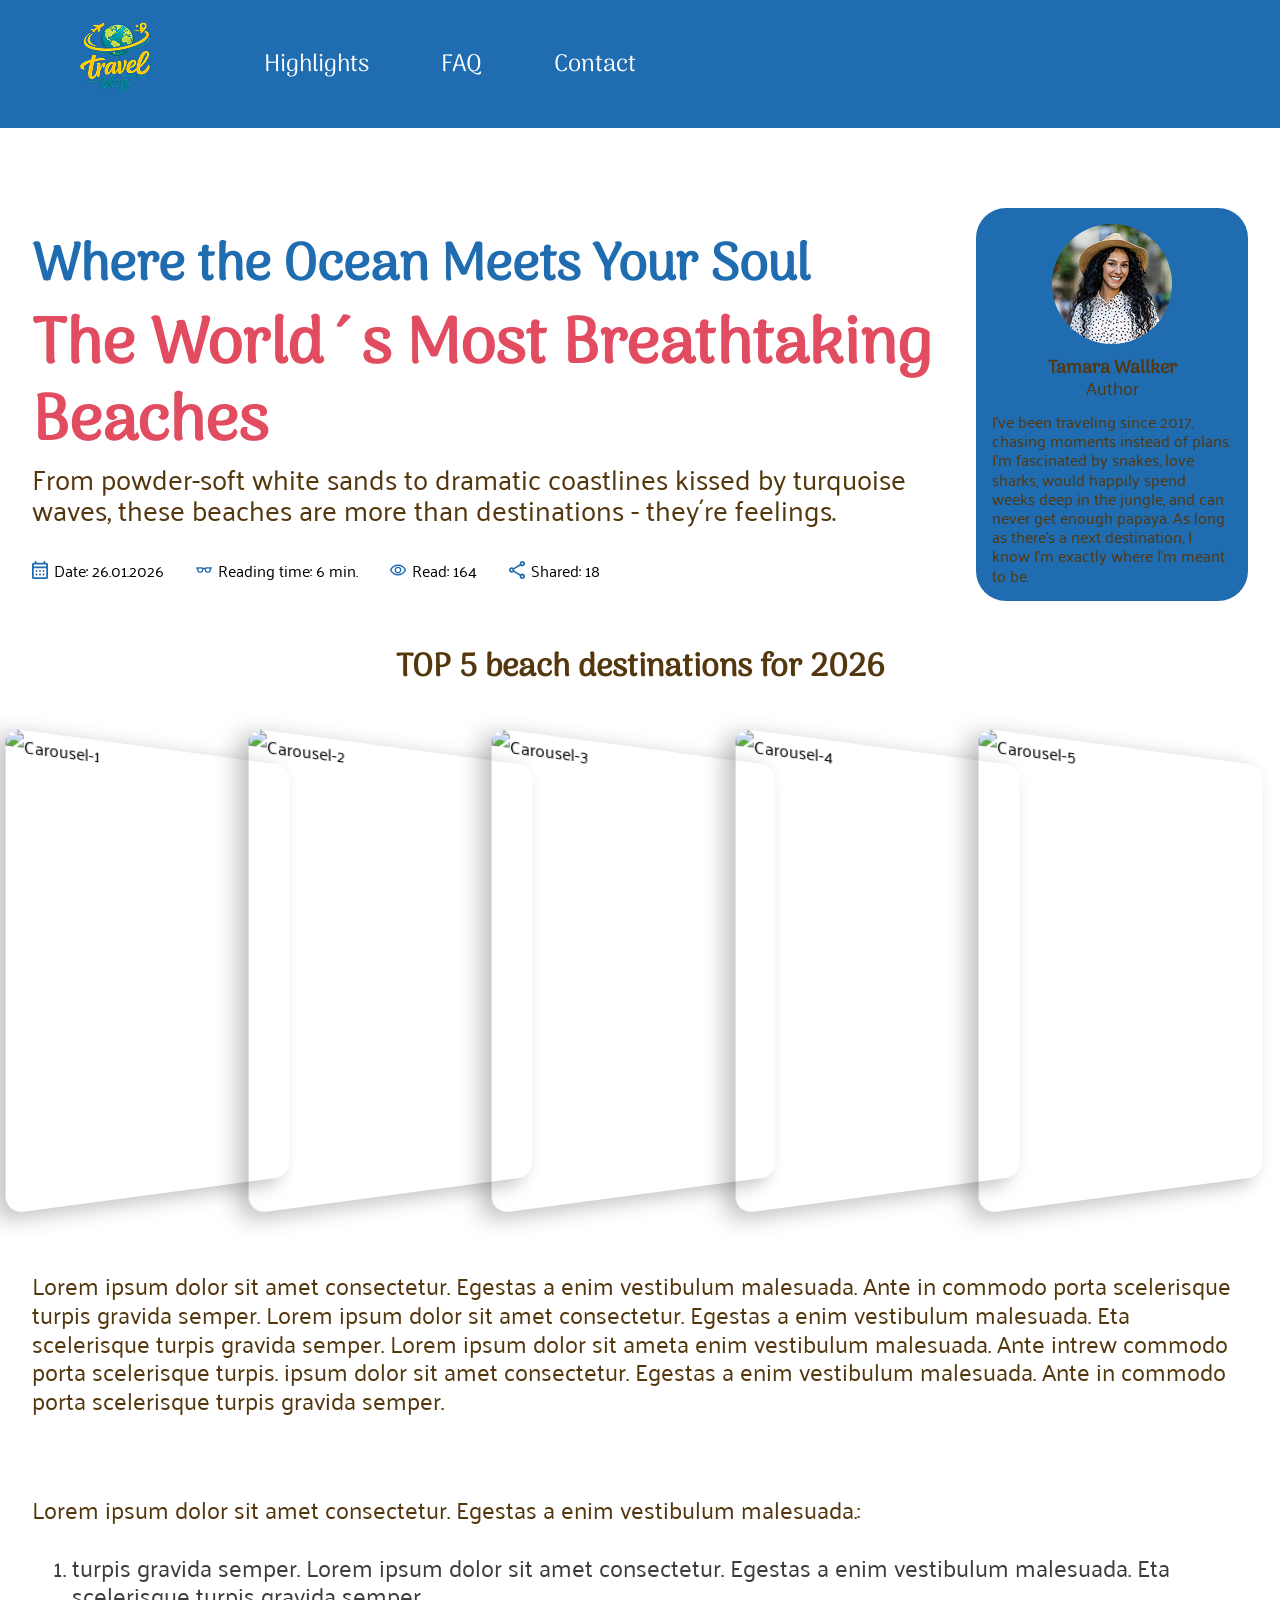
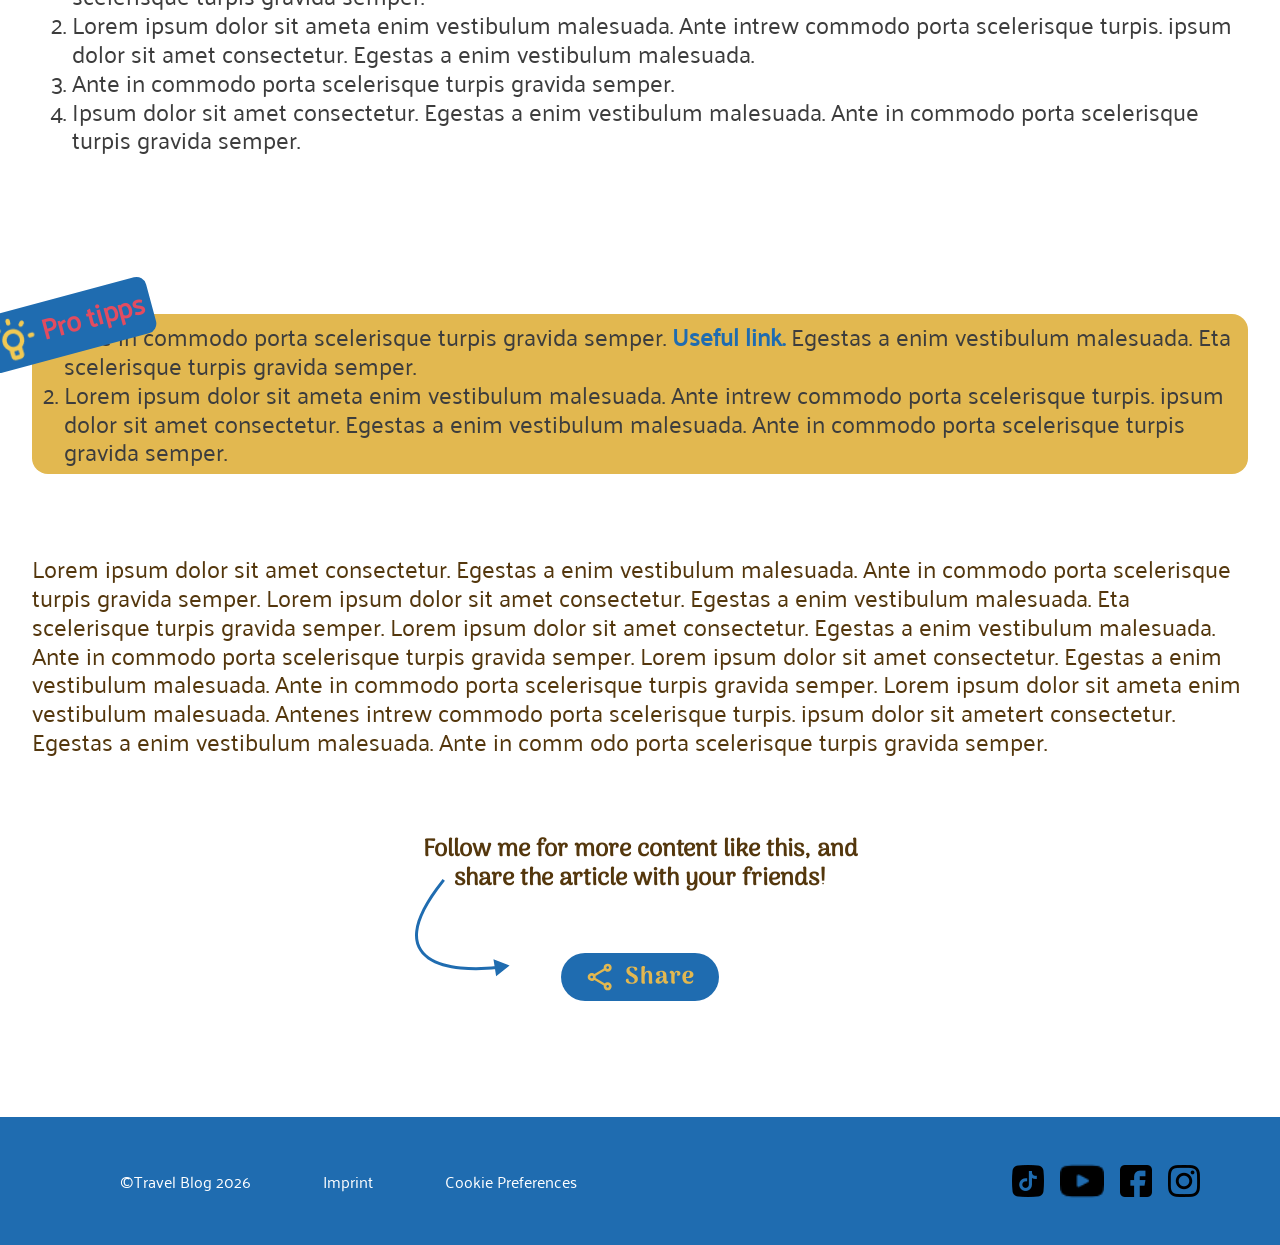
==== Carousel/carousel.html @ 3d25862d "Merge branch 'main' of https://github.com/Nik2Neo/Blog-Project" ====
<!DOCTYPE html>
<html lang="en">
<head>
    <meta charset="UTF-8">
    <meta name="viewport" content="width=device-width, initial-scale=1.0">
    <title>Carousel</title>
    <link rel="stylesheet" href="carousel.css">
    <link rel="stylesheet" href="../style.css">
</head>
<body>
    <header class="header">
        <div class="header-content">
            <a href="../index.html">
                <img src="../img/logo.png" alt="logo" class="header-logo">
            </a>
            <nav>
                <ul>
                    <li><a href="../index.html">
                        <img src="../img/Home.svg" alt="home-icon" class="header-home-button">
                        </a></li>
                    <li><a href="#slider-link">
                        <img src="../img/landing-page_rocket.svg" alt="rocket_icon">
                        <span>Highlights</span>
                        </a></li>
                    <li><a href="#FAQ-link">
                        <img src="../img/live_help.svg" alt="FAQ-img">
                        <span>FAQ</span>
                    </a></li>
                    <li><a href="#contact-link">
                        <img src="../img/person_pin.svg" alt="contact-img">
                        <span>Contact</span>
                    </a></li>
                </ul>
            </nav>
        </div>
    </header>

    <main>
        <section class="intro-section">
            <div class="intro-top">
                <div class="intro-left">
                    <h2>Where the Ocean Meets Your Soul</h2>
                    <h1>The World´s Most Breathtaking Beaches</h1>
                    <p>From powder-soft white sands to dramatic coastlines kissed by turquoise waves, these beaches are more than destinations - they´re feelings.</p>
                    <div class="intro-icons">
                        <div class="intro-icons-item">
                            <img src="../img/icon_calender.svg" alt="calender_icon">
                            <span>Date: 26.01.2026</span>
                        </div>
                        <div class="intro-icons-item">
                            <img src="../img/eyeglasses_2.svg" alt="glasses_icon">
                            <span>Reading time: 6 min.</span>
                        </div>
                        <div class="intro-icons-item">
                            <img src="../img/visibility.svg" alt="eye_icon">
                            <span>Read: 164</span>
                        </div>
                        <div class="intro-icons-item">
                            <img src="../img/share.svg" alt="share_icon">
                            <span>Shared: 18</span>
                        </div>
                    </div>
                </div>
                <div class="intro-right">
                    <img src="../img/picture_author.png" alt="picture_author">
                    <div class="author">
                        <p class="author-name">Tamara Wallker</p>
                        <p class="author-role">Author</p>
                    </div>
                    <p class="author-text">I’ve been traveling since 2017, chasing moments instead of plans. I’m
                        fascinated by snakes, love sharks, would happily spend weeks deep in the jungle, and can never
                        get enough papaya. As long as there’s a next destination, I know I’m exactly where I’m meant to
                        be.</p>
                </div>
            </div>
        </section>

        <section class="carousel-section-2">
            <h3>TOP 5 beach destinations for 2026</h3>

            <article class="carousel-slide">
                <div class="carousel-element"><img src="../img/carousel-1.jpg" alt="Carousel-1"></div>
                <div class="carousel-element"><img src="../img/carousel-2.jpg" alt="Carousel-2"></div>
                <div class="carousel-element"><img src="../img/carousel-3.jpg" alt="Carousel-3"></div>
                <div class="carousel-element"><img src="../img/carousel-4.jpg" alt="Carousel-4"></div>
                <div class="carousel-element"><img src="../img/carousel-5.jpg" alt="Carousel-5"></div>
            </article>

            <article class="slider">
                <input type="text">
                <input type="text">
                <input type="text">
                <input type="text">
                <input type="text">

            </article>
        </section>

        <section class="carousel-text">
            <p>Lorem ipsum dolor sit amet consectetur. Egestas a enim vestibulum malesuada. Ante in commodo porta scelerisque turpis gravida semper.  Lorem ipsum dolor sit amet consectetur. Egestas a enim vestibulum malesuada. Eta scelerisque turpis gravida semper.  Lorem ipsum dolor sit ameta enim vestibulum malesuada. Ante intrew commodo porta scelerisque turpis. ipsum dolor sit amet consectetur. Egestas a enim vestibulum malesuada. Ante in commodo porta scelerisque turpis gravida semper. </p>
        </section>

        <section class="carousel-text">
            <p>
                Lorem ipsum dolor sit amet consectetur. Egestas a enim vestibulum malesuada.: <br>
                <br>
                <ol>
                    <li>turpis gravida semper.  Lorem ipsum dolor sit amet consectetur. Egestas a enim vestibulum malesuada. Eta scelerisque turpis gravida semper. </li>
                    <li>Lorem ipsum dolor sit ameta enim vestibulum malesuada. Ante intrew commodo porta scelerisque turpis. ipsum dolor sit amet consectetur. Egestas a enim vestibulum malesuada.</li>
                    <li>Ante in commodo porta scelerisque turpis gravida semper.</li>
                    <li>Ipsum dolor sit amet consectetur. Egestas a enim vestibulum malesuada. Ante in commodo porta scelerisque turpis gravida semper. </li>
                </ol>
            </p>
        </section>

        <section class="pro-tipps-section">
            <aside class="pro-tipp-frame">
                <img class="pro-tipps-section-lightbulb" src="../img/pro-tipp-lightbulb.png" alt="Lightbulb">
                Pro tipps
            </aside>

            <div class="pro-tipps-section-box">
                <p>
                    <ol>
                        <li>Ante in commodo porta scelerisque turpis gravida semper.  <a class="pro-tipps-section-link">Useful link.</a> Egestas a enim vestibulum malesuada. Eta scelerisque turpis gravida semper.  </li>
                        <li>Lorem ipsum dolor sit ameta enim vestibulum malesuada. Ante intrew commodo porta scelerisque turpis. ipsum dolor sit amet consectetur. Egestas a enim vestibulum malesuada. Ante in commodo porta scelerisque turpis gravida semper. </li>
                    </ol>
                </p>
            </div>
        </section>

        <section class="carousel-text">
            <p>
                Lorem ipsum dolor sit amet consectetur. Egestas a enim vestibulum malesuada. Ante in commodo porta scelerisque turpis gravida semper.  Lorem ipsum dolor sit amet consectetur. Egestas a enim vestibulum malesuada. Eta scelerisque turpis gravida semper. Lorem ipsum dolor sit amet consectetur. 
                Egestas a enim vestibulum malesuada. Ante in commodo porta scelerisque turpis gravida semper.  Lorem ipsum dolor sit amet consectetur. Egestas a enim vestibulum malesuada. Ante in commodo porta scelerisque turpis gravida semper. Lorem ipsum dolor sit ameta enim vestibulum malesuada. Antenes intrew commodo porta scelerisque turpis. ipsum dolor sit ametert consectetur. Egestas a enim vestibulum malesuada. Ante in comm odo porta scelerisque turpis gravida semper. 
            </p>
        </section>

        <section class="share-section">
            <p>Follow me for more content like this, and share the article with your friends!</p>
            <div class="share-button-area">
                <img class="share-arrow" src="../img/arrow.svg" alt="arrow">
            <img class="share-button" src="../img/Share button.svg" alt="share_button">
            </div>
            
        </section>

    </main>

    
    <footer>
        <nav>
            <ul>
                <li>©Travel Blog 2026</li>
                <li><a href="">Imprint</a></li>
                <li><a href="">Cookie Preferences</a></li>
            </ul>
        </nav>

        <div class="socials">
            <img src="../img/tiktok2.png" alt="Tiktok-Logo">
            <img class="yt-logo" src="../img/youtube.png" alt="YouTube-Logo">
            <img src="../img/facebook.png" alt="Facebook-Logo">
            <img src="../img/Instagram.png" alt="Instagram-Logo">
        </div>

    </footer>

</body>
</html>
---- Carousel/carousel.css ----
/** General **/

* {
    box-sizing: border-box;
    margin: 0;
}

main {
    height: 100%;
    font-family: var(--texts);
    padding: 80px 32px;
}

h3 {
    font-family: var(--headlines);
    font-size: 32px;
}

h2 {
    color: var(--primary-color);
    font-size: 40px;
    font-weight: 600;
}

h1 {
    color: var(--alternative-color);
    font-family: var(--headlines);
    font-size: 64px;
    font-weight: 700 bold;
    line-height: 1.2;
}


/**Intro-Top**/
.intro-section {
    max-width: 1440px;
    margin: 0 auto;
}

.intro-top {
    display: flex;
    justify-content: space-between;
    align-items: center;
    gap: 40px;
    padding-bottom: 48px;
}

/**Intro-Top-Left**/
.intro-left {
    max-width: 900px;
    gap: 8px;
}

.intro-left p {
    font-size: 28px;
    line-height: 1.1;
    padding-bottom: 32px;
}

.intro-icons {
    display: flex;
    align-items: center;
    font-size: 16px;
    gap: 32px;
}

.intro-icons-item {
    display: flex;
    align-items: center;
    gap: 6px;
}

.intro-icons-item>img {
    color: var(--primary-color);
    height: 18px;
    width: 16px;
}

/**Intro-Top-Right**/
.intro-right {
    display: flex;
    flex-direction: column;
    align-items: center;
    justify-content: center;
    ;

    width: 272px;

    padding: 16px;
    gap: 16px;

    background-color: var(--primary-color);
    border-radius: 30px;
}

.author {
    text-align: center;
    line-height: 1;
}

.author-name {
    font-size: 18px;
    font-weight: bold;
    font-family: var(--headlines);
}

.author-role {
    font-size: 18px;
}

.author-text {
    line-height: 1.2;
}

.intro-bottom {
    font-size: 24px;
    line-height: 1.2;
}

/** Carousel **/

.carousel-section-2 {
    display: flex;
    flex-direction: column;
    justify-self: center;
    max-height: 550px;
    gap: 64px;
    width: 100%;
}

.carousel-images {
    height: 440px;
    width: 300px;
    object-fit: cover;
    box-shadow: -9px 5px 20px 0px #00000040;
    border-radius: 16px;
    z-index: 1;
    gap: 32px;    
    transform: rotateX(15deg) rotateY(330deg);
}

.carousel-slide {
    height: 440px;
    display: flex;
    justify-content: center;
    align-items: center;
    gap: -20px;
}

.carousel-element {
    z-index: 1;
    width: 300px;
    height: 100%;

    box-shadow: -9px 5px 20px 0px #00000040;

    transform: perspective(600px) rotateY(20deg) translateX(-20px);
    transform-origin: 50% 50%;

    transition: all 250ms ease-in-out;
    border-radius: 16px;
    
    margin-right: -50px;    
}

.carousel-element img {
    object-fit: cover;
    height: 100%;
    width: 100%;
    border-radius: 16px;
}

.carousel-element:hover {
    z-index: 2;
    transform: perspective(250px) rotateY(0deg) translateX(0px) scaleX(1.5) scaleY(1.2);
}

.carousel-element:hover~.carousel-element {
    transform: perspective(250px) rotateY(-20deg) translateX(20px);
}

/** Carousel-Texts **/

.carousel-text {
    display: flex;
    flex-direction: column;
    justify-self: center;
    font-size: 24px;
    font-weight: 400;
    line-height: 120%;
    padding-top: 80px;
    color: #3D3D3D;
}


/** Pro Tipps **/

.pro-tipps-section {
    display: flex;
    position: relative;
    flex-direction: column;
    justify-self: center;

    margin-top: 80px;
    font-size: 24px;
    font-weight: 400;
    line-height: 120%;
    padding-top: 80px;
    color: #3D3D3D;
}

.pro-tipps-section-box ol {
    background-color: var(--secondary-color);
    padding-left: 32px;
    padding-right: 8px;
    padding-top: 8px;
    padding-bottom: 8px;
    border-radius: 16px;
}

.pro-tipps-section-link {
    color: var(--primary-color);
    font-weight: bold;
}

.pro-tipps-section-lightbulb {
    transform: rotate(12deg);
}

.pro-tipp-frame {
    display: flex;
    position: absolute;
    width: fit-content;
    transform: rotate(-15deg);
    bottom: 120px;
    left: -50px;
    gap: 8px;

    padding: 8px;
    border-radius: 10px;

    background-color: var(--primary-color);
    color: var(--alternative-color);
    font-size: 28px;
    font-weight: bold;
    line-height: 120%;
    text-align: center;
}

/**share-section**/
.share-section {
    width: 100%;
    max-width: 1440px;
    margin: 0 auto;
    
    display: flex;
    flex-direction: column;
    align-items: center;
    justify-self: center;
    text-align: center;

    padding-top: 80px;
}

.share-section p {
    max-width: 493px;
    font-family: var(--headlines);
    font-size: 24px;
    line-height: 1.2;
    margin: 0 0 24px;
    font-weight: bold;
}

.share-button-area {
    position: relative;
    width: 360px;
    height: 120px;

    display: flex;
    justify-content: center;
    align-items: center;
}

.share-arrow {
    position: absolute;
    bottom: 60px;
    right: 310px;
}

.slider {
    display: none;
}


/** Responsiveness **/


@media (max-width: 768px) {

    /** General **/

    main {
    padding: 24px 15px;
    }

    /**Intro-Top**/

    .intro-top {
        flex-direction: column;
    }

    .intro-icons {
        flex-wrap: wrap;
    }

    .intro-right {
        width: 100%;
        text-align: center;
    }

    .intro-left p {
        font-size: 18px;
    }
    

    /** Carousel **/

    .carousel-slide {
        display: none;
    }


    /** Slider **/

    .slider {
        display: flex;
    }
}
---- style.css ----
:root {
    --primary-color: #1F6CB0;
    --secondary-color: #E2B850;
    --alternative-color: #E24C60;
    --texts: "Palanquin";
    --headlines: "Arima";
}

@font-face {
    font-display: swap;
    font-family: 'Arima';
    font-style: normal;
    font-weight: 400;
    src: url(fonts/Arima/Arima-VariableFont_wght.ttf) format('woff2');
}

@font-face {
    font-display: swap;
    font-family: 'Palanquin';
    font-style: normal;
    font-weight: 400;
    src: url(fonts/Arima/Palanquin/Palanquin-Regular.ttf) format('woff2');
}

/** General **/

* {
    margin: 0;
    box-sizing: border-box;
    scroll-behavior: smooth;
}

body {
    display: flex;
    flex-direction: column;
    min-height: 100vh;
}

header {
    background-color: var(--primary-color);

    font-family: var(--headlines);
    font-size: 24px;

    padding: 0px 80px;
}

.header-content {

    height: 128px;

    margin: 0 auto;

    display: flex;
    align-items: center;
}

.header-logo {
    height: 72px;
    width: 72px;
    object-fit: contain;
    /* Sorgt dafür, dass das Logo nicht verzerrt */
}

.header-home-button {
    display: none;
}


nav ul {
    display: flex;
    list-style-type: none;
    gap: 72px;
    justify-content: center;
}

nav ul a {
    color: white;
    text-decoration: none;
}

nav img {
    display: none;
}

main {
    flex: 1;
}

main p {
    color: #54370D;
}

section {
    max-width: 1440px;
    margin: 0 auto;
}

footer {
    display: flex;
    justify-content: space-between;
    align-items: center;
    background-color: var(--primary-color);
    height: 128px;
    color: white;
    font-family: var(--texts);
    font-size: 16px;
    padding: 0px 80px;
}

footer a {
    color: white;
}

/** Headlines **/
h1 {
    color: var(--alternative-color);
    font-family: var(--headlines);
    font-size: 64px;
    font-weight: 700 bold;
    line-height: 1.2;
}

h2 {
    color: var(--primary-color);
    font-size: 52px;
    font-weight: 600;
    font-family: var(--headlines);
}

h3 {
    font-family: var(--headlines);
    font-size: 32px;
    line-height: 120%;
    font-weight: 600;
    color: #54370D;

    align-self: center;
}

/** Text **/

 a:hover{
    text-decoration: underline;

 }


/** Images **/
.socials {
    display: flex;
    align-items: center;
    gap: 16px;
}

.yt-logo {
    height: 44px;
    width: 44px;
    ;
}

/**MAIN**/
/**Hero-section**/
.hero {
    display: flex;
    width: 100%;
    position: relative;

    background-image: url(img/landing-page_hero\ photo.png);
    background-repeat: no-repeat;
    background-size: contain;
}

.hero-section-yellow {
    position: relative;
    width: 45%;
}

.hero-Vector {
    display: block;
    width: 100%;
    height: 100%;
    object-fit: fill;
}

.hero-section-text {
    position: absolute;
    top: 50%;
    left: 15%;
    transform: translateY(-50%);

    max-width: 280px;
    z-index: 2;
}

.hero-section-text>h3 {
    font-size: 60px;
}

.hero-section-text>p {
    font-family: var(--texts);
    font-size: 28px;
    font-weight: 500;
    line-height: 1.1;
}

.hero-section-circle {
    position: absolute;
    top: 55%;
    right: 0;
    transform: translateX(-35%);


    width: 140px;
    height: auto;

    z-index: 3;
}

/**Slider-Section**/
.slider-section {
    display: flex;
    flex-direction: column;
    align-items: center;
    text-align: center;

    padding-top: 80px;
    gap: 88px;
}

.slider-section-text {
    display: flex;
    flex-direction: column;
    align-items: center;

    gap: 24px;

    max-width: 979px;
}

.slider-section-text-headline {
    display: flex;
    align-items: center;

    gap: 8px;
}

.slider-section-text-headline{
    color: var(--primary-color);
}

.slider-section-text {
    font-size: 24px;
    font-family: var(--texts);
    line-height: 1.1;
}



/**Slider**/

.slider-landing_page {
    position: relative;

    background-color: black;

    max-width: 1200px;
    min-height: 533px;

    width: 100%;
    height: 100%;

    display: flex;
    justify-content: center;
    align-items: flex-end;

    overflow: hidden;

    border-top-right-radius: 100px;
}

.slider-landing_page input {
    z-index: 2;
}

.slider-landing_page_wrapper {
    z-index: 1;

    position: absolute;
    top: 0;
    left: 0;
    display: flex;

    width: 400%;
    height: 100%;

    transition: all 1s ease-in-out;
}

.slider-landing_page_element {
    width: 100%;
    height: 100%;

    padding: 16px 24px;

    background-size: cover;
    background-position: center;
    background-repeat: no-repeat;
}

.element_one {
    background-image: url("./img/carousel-5.jpg");
    background-repeat: no-repeat;
    background-size: cover;
}

.element_two {
    background-image: url("./img/copenhagen.jpg");
    background-repeat: no-repeat;
    background-size: cover;
}

.element_three {
    background-image: url("./img/pattaya.jpeg");
    background-repeat: no-repeat;
    background-size: cover;
}

.element_four {
    background-image: url("./img/mount_fuji.jpg");
    background-repeat: no-repeat;
    background-size: cover;
}

.slider-landing_page input[value="one"]:checked~.slider-landing_page_wrapper {
    transform: translatex(0%);
}

.slider-landing_page input[value="two"]:checked~.slider-landing_page_wrapper {
    transform: translatex(-25%);
}

.slider-landing_page input[value="three"]:checked~.slider-landing_page_wrapper {
    transform: translatex(-50%);
}

.slider-landing_page input[value="four"]:checked~.slider-landing_page_wrapper {
    transform: translatex(-75%);
}

.slider-landing_page_element_text {
    background-color: rgba(255, 255, 255, 0.1);
    max-width: 881px;


    padding: 16px 24px;

    gap: 8px;

    text-align: left;
}

.slider-landing_page_element_text h2{
    font-family: var(--texts);
    font-weight: bold;
    color: white;
    line-height: 1;
}

.slider-landing_page_element_text p {
    font-family: var(--texts);
    font-size: 28px;
    color: white;
    line-height: 1.1;
}

.slider-link {
    display: block;
    flex: 0 0 25%;
    width: 25%;
    height: 100%;
    text-decoration: none;
}


/** FAQ **/

.FAQ-section {
    display: flex;
    flex-direction: column;
    gap: 32px;
    justify-content: center;
    align-items: center;
    padding-bottom: 120px;
    padding-top: 120px;
}

.FAQ {
    display: flex;
    align-items: center;
    justify-content: center;
    gap: 8px;
}

.FAQ h2 {
    height: fit-content;
}

.FAQ-questions {
    display: flex;
    flex-direction: column;
    align-items: center;

    width: 100%;

    gap: 32px;
    
    align-items: center;
}

.questions {
    display: flex;
    align-items: center;
    justify-content: space-between;
    font-size: 24px;
    font-weight: 700;
    line-height: 120%;
    font-family: var(--texts);
    color: #54370D;
    background-color: var(--secondary-color);

    max-width: 1200px;
    width: 100%;
    padding: 16px 14px;
    border-radius: 12px;
}

/** Contact **/

.contact-section {
    display: flex;
    flex-direction: column;
    gap: 56px;
    padding-bottom: 120px;
}

.contact {
    display: flex;
    flex-direction: column;
    align-items: center;
    text-align: center;
}

.contact-form {
    display: flex;
    flex-direction: column;
    gap: 16px;
    align-items: center;
}

.contact p {
    color: #54370D;
    font-size: 24px;
    font-family: var(--texts);
    font-weight: 600;
    line-height: 110%;
}

.contact-headline {
    display: flex;
    align-items: center;
    justify-content: center;
    gap: 8px;
}

.contact-form-send {
    display: flex;
    flex-direction: column;
    justify-content: center;
    align-items: center;
    gap: 32px;
}

.privacy-policy-check {
    display: flex;
    
    align-items: center;
    justify-content: center;
    width: 100%;
    gap: 8px;
    color: #54370D;
    font-size: 15px;
    font-weight: 400;
    font-family: var(--texts);
}

.privacy-policy-check a {
    color: var(--primary-color);
    text-decoration: none;
}


/** Input **/

input {
    border: none;
    border-bottom: 2px solid #54370D;
    outline: none;
    padding: 8px 0;

}

.input-p {
    font-size: 24px;
    font-weight: 500;
    line-height: 120%;
    font-family: var(--texts);
}

.contact-form-inputs {
    display: flex;
    flex-direction: column;

    gap: 64px;
    width: 100%;
    max-width: 1200px;
}

.contact-form-inputs-top {
    display: flex;
    gap: 50px;
}

.contact-form-inputs-top-left {
    display: flex;
    flex-direction: column;

    gap: 17px;
    flex: 1;
}

.contact-form-inputs-top-right {
    display: flex;
    flex: 1;
    flex-direction: column;

    gap: 17px;
}

.contact-form-inputs-bottom {
    display: flex;
    flex-direction: column;
    gap: 17px;
}

/** Buttons **/

.contact-form-send-button {
    width: 140px;
    height: 50px;
    border-radius: 40px;
    background-color: white;
    font-family: var(--headlines);
    font-size: 24px;
    font-weight: 700;
    color: #737373;
    border: 2px solid #737373;
}


@media (max-width: 1024px) {

    main {
        padding: 40px 20px;
        /* Weniger Abstand links/rechts, damit der Inhalt Platz hat */
        height: auto;
        /* Hebt die starre 100%-Höhe auf, falls der Text länger wird */
    }

    /* ==========================================
       HERO-SECTION VERKLEINERN (Tablet)
       ========================================== */
    .hero-section-text {
        max-width: 220px;
        /* Schmaler, damit es im Vektor bleibt */
        left: 10%;
        /* Leicht nach links gerückt für mehr Platz */
    }

    .hero-section-text>h3 {
        font-size: 48px;
        /* Von 60px herunterskaliert */
    }

    .hero-section-text>p {
        font-size: 24px;
        /* Von 28px herunterskaliert */
        line-height: 1.2;
    }

    .hero-section-circle {
        width: 120px;
        /* Skaliert den dekorativen Kreis mit */
        height: auto;
        transform: translateX(-25%);
    }

    .p {
        font-size: 20px;
        /* Leicht kleinere Schriftgröße für Tablets */
        line-height: 1.4;
        /* Etwas mehr Zeilenhöhe für bessere Lesbarkeit */
        justify-content: center;
        /* Zentriert den Text auf Tablets */
    }

    .slider-section-text {
        font-size: 20px;
        /* Leicht kleinere Schriftgröße für Tablets */
        justify-content: center;
        /* Zentriert den Text auf Tablets */
    }

    .slider-Landing_page {

        justify-content: center;
        /* Zentriert den Text auf Tablets */
    }

    .FAQ {
        font-size: 48px;
        /* Leicht kleinere Überschrift für Tablets */
    }
}



@media (max-width: 768px) {

    h1 {
        font-size: 48px;
    }

    h2 {
        font-size: 40px;
    }

    h3 {
        font-size: 24px;
    }

    p {
        font-size: 18px;
    }

    main {
        padding: 40px 20px;
        /* Weniger Abstand links/rechts, damit der Inhalt Platz hat */
        height: auto;
        /* Hebt die starre 100%-Höhe auf, falls der Text länger wird */
    }

    /* ==========================================
       HERO-SECTION OPTIMIERUNG
       ========================================== */
    .hero {
        display: block;
        /* Stellt sicher, dass die Sektion auf Handys korrekt angezeigt wird */
        background-size: cover;
        /* Füllt jetzt den gesamten rechten Bereich aus (kein weißer Rand mehr!) */
        background-position: center right;
        /* Richtet das Foto optimal aus */
        min-height: 250px;
        /* Gibt der Sektion eine stabile Höhe auf Handys */
    }

    .hero-section-yellow {
        width: 55%;
        display: flex;
        align-items: center;
        /* Zentriert den Inhalt vertikal im gelben Bereich */
    }

    .hero-Vector {
        object-fit: cover;
        /* Verhindert, dass sich die gelbe Grafik verzerrt */
        height: 100%;
        /* Stellt sicher, dass das Bild die volle Höhe des Containers einnimmt */
    }

    .hero-section-text {
        max-width: 180px;
        left: 10%;
        transform: translateY(-50%);
    }

    .hero-section-text>h3 {
        font-size: 36px;
        /* Sauber lesbar */
        margin-bottom: 8px;
    }

    .hero-section-text>p {
        font-size: 18px;
        line-height: 1.5;
    }

    .hero-section-circle {
        width: 75px;
        transform: translateX(-50%);
    }

    footer {
        flex-direction: column;
        /* Elemente untereinander statt nebeneinander */
        height: auto;
        /* Hebt die starre Höhe von 128px auf */
        padding: 40px 20px;
        /* Schafft Platz nach oben und unten */
        gap: 24px;
        /* Abstand zwischen Text-Links und Icons */
        text-align: center;
    }



    .social-icon {
        width: 18px;
        /* Einheitliche Größe für alle 3 Icons */
        height: 18px;
        object-fit: contain;
    }

    .contact-form {
        justify-content: center;
    }

    .contact-form-inputs {
        width: 100% !important;
        /* Hebt die 1200px auf */
        max-width: 100%;
        gap: 32px;
        /* Verringert den riesigen Abstand zwischen Elementen */
    }

    .input-top {
        width: 100% !important;
        /* Hebt die 575px auf */
        max-width: 575px;
    }

    /* Die obere Reihe (Name / Email) bricht untereinander um */
    .contact-form-inputs-top {
        flex-direction: column;
        gap: 32px;
        width: 100%;
    }

    /* Die linken und rechten Spalten nutzen jetzt 100% statt 600px */
    .contact-form-inputs-top-left,
    .contact-form-inputs-top-right,
    .contact-form-inputs-bottom {
        width: 100% !important;
        display: flex;
        flex-direction: column;
        align-items: center;
        gap: 12px;
    }

    .input-bottom {
        width: 100% !important;
        /* Zwingt die lange Linie, sich dem Bildschirm anzupassen */
        max-width: 575px;
        /* Optional: Begrenzung, damit es nicht zu lang wird */
    }
}


@media (max-width: 480px) {

    
    h1 {
        font-size: 36px;
    }

    h2 {
        font-size: 30px;
    }

    h3 {
        font-size: 20px;
    }

    p {
        font-size: 16px;
    }
    
    .header {
        height: 70px;
    }

    .header-logo {
        width: 56px;
        height: auto;
        align-items: center;
        justify-content: center;

    }

    .header-content>a {
        display: flex;
        align-items: center;
        justify-content: center;
    }

    .header nav {
        position: fixed;
        bottom: 0;
        left: 0;
        width: 100%;
        height: 70px;

        padding: 24px 25px;

        background-color: var(--primary-color);
        z-index: 1000;
    }

    .header-content {
        width: 100%;
        height: 100%;

        display: flex;
        justify-content: center;
        align-items: center;
    }

    .header-home-button {
        display: block;
        width: 30px;
    }

    nav span {
        display: none;
    }

    nav img {
        display: block;
        width: 30px;
    }

    .header nav {
        width: 100%;
    }

    .header nav ul {
        width: 100%;
        padding: 0;

        display: flex;
        justify-content: space-around;
        align-items: center;

        gap: 0;
    }

    .hero {
        position: relative;
        display: block;

        background-size: cover;
        background-position: center;
        background-repeat: no-repeat;
    }

    .hero-section-text {
        display: none;
    }
    
    .hero-section-circle {
        transform: translateX(-15%);
    }

    .hero-Vector {
        width: auto;
        height: 150px;
    }

    body {
        padding-bottom: 70px;
    }

    .slider-section-text-headline>img {
        width: 40px;
    }

    .slider-landing_page_element_text>h2 {
        font-size: 28px;
    }

    .slider-landing_page_element_text>p {
        font-size: 20px;
    }

    .FAQ>img {
        width: 40px;
    }

    .questions {
        font-size: 16px;
    }

    .contact-headline>img {
        width: 40px;
    }

    .contact>p{
        display: none;
    }

    .privacy-policy-check {
        font-size: 15px;
        line-height: 1.2;
    }

    footer {
        display: flex;
        flex-direction: row;
    }

    footer ul {
        position: relative;
        display: flex;
        flex-direction: column-reverse;
        
        padding-left: 0px;
        gap: 8px;
        align-items: flex-start;
    }

}
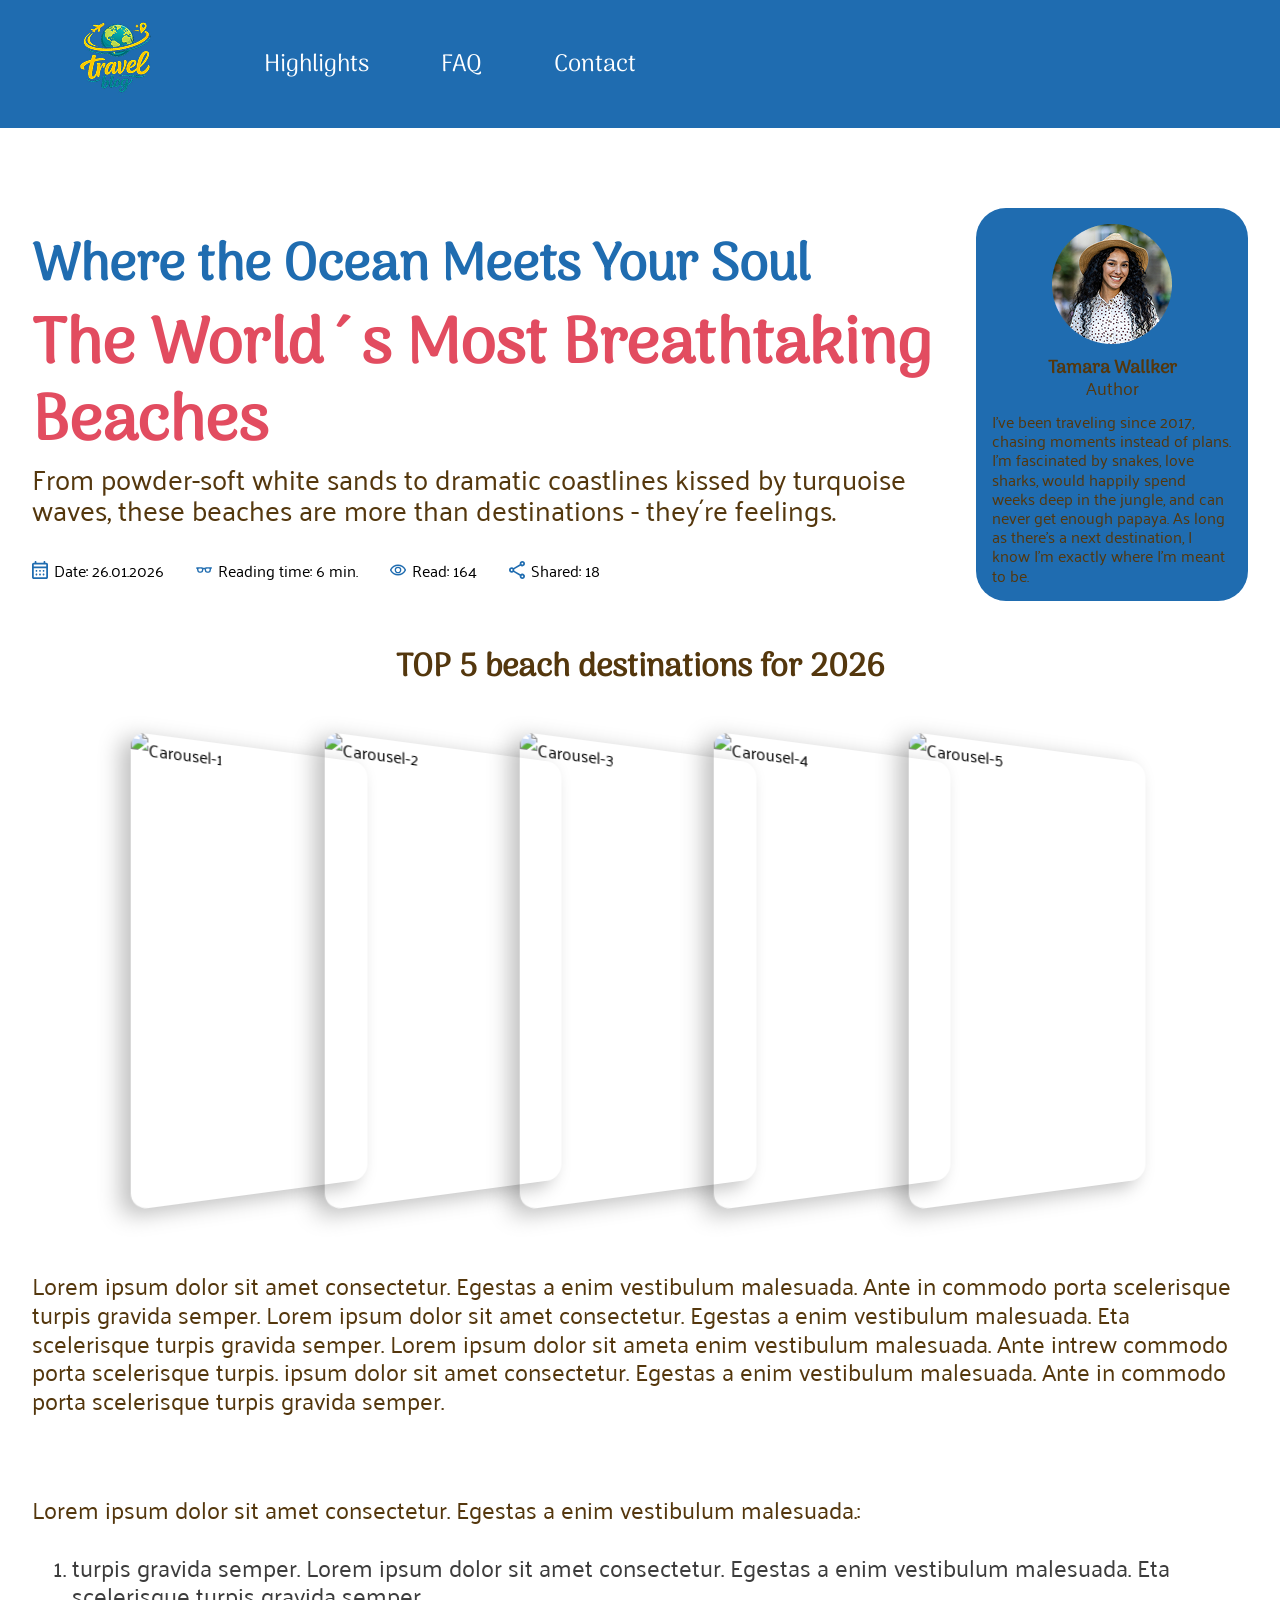
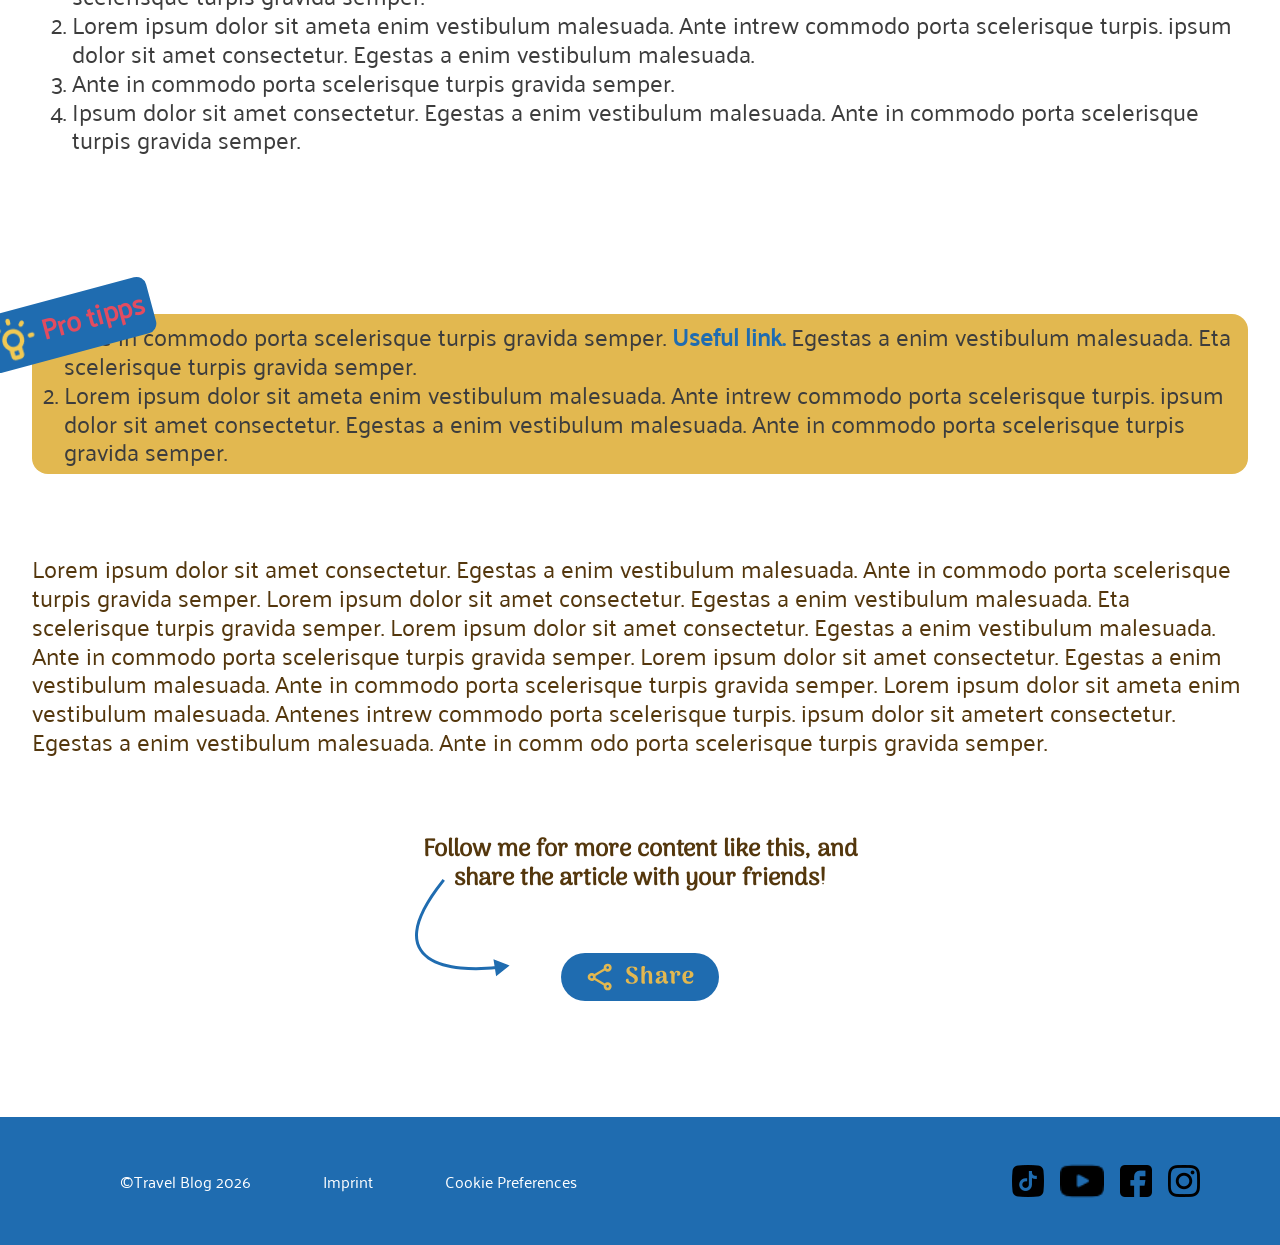
==== commit 90972fa8: "feat: continue to build responsiveness of carousel.html" ====
--- a/Carousel/carousel.html
+++ b/Carousel/carousel.html
@@ -87,11 +87,19 @@
             </article>
 
             <article class="slider">
-                <input type="text">
-                <input type="text">
-                <input type="text">
-                <input type="text">
-                <input type="text">
+                    <input type="radio" name="slider" value="carousel-1" checked>
+                    <input type="radio" name="slider" value="carousel-2">
+                    <input type="radio" name="slider" value="carousel-3">
+                    <input type="radio" name="slider" value="carousel-4">
+                    <input type="radio" name="slider" value="carousel-5">
+
+                <div class="slider-wrapper">
+                    <div class="slider-element element-one"></div>
+                    <div class="slider-element element-two"></div>
+                    <div class="slider-element element-three"></div>
+                    <div class="slider-element element-four"></div>
+                    <div class="slider-element element-five"></div>
+                </div>
 
             </article>
         </section>
--- a/Carousel/carousel.css
+++ b/Carousel/carousel.css
@@ -123,7 +123,10 @@
     display: flex;
     flex-direction: column;
     justify-self: center;
+    justify-content: center;
+    align-items: center;
     max-height: 550px;
+    max-width: 1440px;
     gap: 64px;
     width: 100%;
 }
@@ -141,6 +144,7 @@
 
 .carousel-slide {
     height: 440px;
+    max-width: 80%;
     display: flex;
     justify-content: center;
     align-items: center;
@@ -321,7 +325,7 @@
     .intro-left p {
         font-size: 18px;
     }
-    
+
 
     /** Carousel **/
 
@@ -329,10 +333,90 @@
         display: none;
     }
 
+    .carousel-section-2 {
+        justify-content: center;
+        align-items: center;
+    }
+
 
     /** Slider **/
 
     .slider {
         display: flex;
+        position: relative;
+        
+        width: 200px;
+        height: 293px;
+
+        justify-content: center;
+        align-items: flex-end;
+        overflow: hidden;
+    }
+
+    .slider input {
+        z-index: 2;
+    }
+
+    .slider-wrapper {
+        z-index: 1;
+
+        display: flex;
+        position: absolute;
+
+        width: 500%;
+        height: 100%;
+
+        transition: all 1s ease-in-out;
+    }
+
+    .slider-element {
+        width: calc(100% / 5);
+        height: 100%;
+        border-radius: 16px;
+    }
+
+    .element-one {
+        background-image: url(../img/carousel-1.jpg);
+        background-size: cover;
+    }
+
+    .element-two {
+        background-image: url(../img/carousel-2.jpg);
+        background-size: cover;
+    }
+
+    .element-three {
+        background-image: url(../img/carousel-3.jpg);
+        background-size: cover;
+    }
+
+    .element-four {
+        background-image: url(../img/carousel-4.jpg);
+        background-size: cover;
+    }
+
+    .element-five {
+        background-image: url(../img/carousel-5.jpg);
+        background-size: cover;
+    }
+
+    .slider input[value="carousel-1"]:checked~.slider-wrapper {
+        transform: translateX(calc(200% / 5));
+    }
+
+    .slider input[value="carousel-2"]:checked~.slider-wrapper {
+        transform: translateX(calc(100% / 5));
+    }
+
+    .slider input[value="carousel-3"]:checked~.slider-wrapper {
+        transform: translateX(calc(0% / 5));
+    }
+
+    .slider input[value="carousel-4"]:checked~.slider-wrapper {
+        transform: translateX(calc(-100% / 5));
+    }
+
+    .slider input[value="carousel-5"]:checked~.slider-wrapper {
+        transform: translateX(calc(-200% / 5));
     }
 }
--- a/style.css
+++ b/style.css
@@ -277,10 +277,12 @@
     overflow: hidden;
 
     border-top-right-radius: 100px;
-}
-
-.slider-landing_page input {
-    z-index: 2;
+   
+    cursor: pointer;
+}
+
+.slider-landing_page input[type="radio"] {
+    display: none;
 }
 
 .slider-landing_page_wrapper {
@@ -416,23 +418,61 @@
     gap: 32px;
     
     align-items: center;
+
+    font-family: var(--texts);
+}
+
+.question-item {
+    width: 100%;
+    max-width: 1200px;
+
+    background-color: var(--secondary-color);
+    border-radius: 12px;
+    overflow: hidden;
 }
 
 .questions {
     display: flex;
     align-items: center;
     justify-content: space-between;
-    font-size: 24px;
-    font-weight: 700;
-    line-height: 120%;
-    font-family: var(--texts);
-    color: #54370D;
-    background-color: var(--secondary-color);
-
-    max-width: 1200px;
+
     width: 100%;
     padding: 16px 14px;
-    border-radius: 12px;
+
+    background-color: var(--secondary-color);
+    border-radius: 0;
+    background: none;
+
+    cursor: pointer;
+    list-style: none;
+    text-align: left;
+
+    font-weight: bold;
+}
+
+/* Standard-Pfeil des Browsers ausblenden */
+.questions::-webkit-details-marker {
+    display: none;
+}
+
+.questions::after {
+    content: "⌄";
+    transition: transform 0.3s;
+}
+
+.question-item[open] .questions::after {
+    transform: rotate(180deg);
+}
+
+.questions-text {
+    padding: 16px 24px;
+    background-color: var(--secondary-color);
+    
+    background: none;
+}
+
+.questions-text p {
+    margin: 0;
 }
 
 /** Contact **/
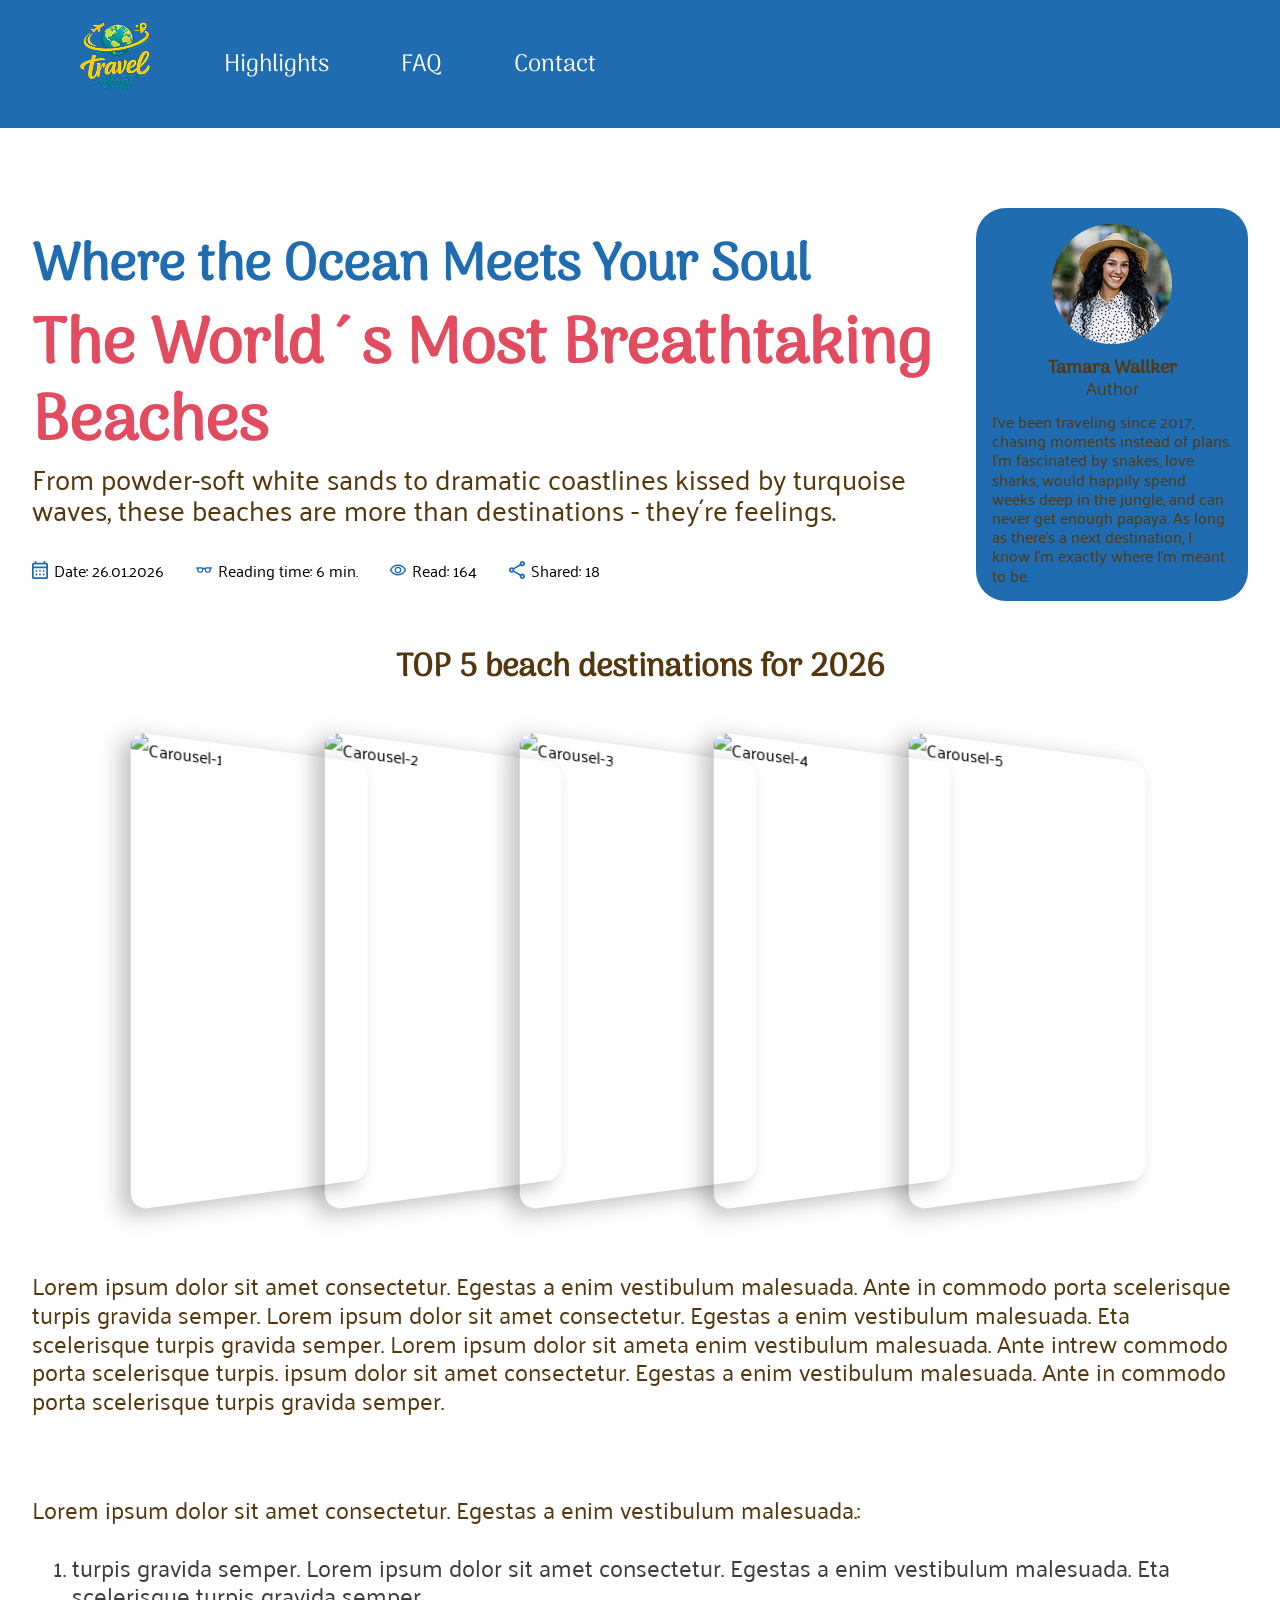
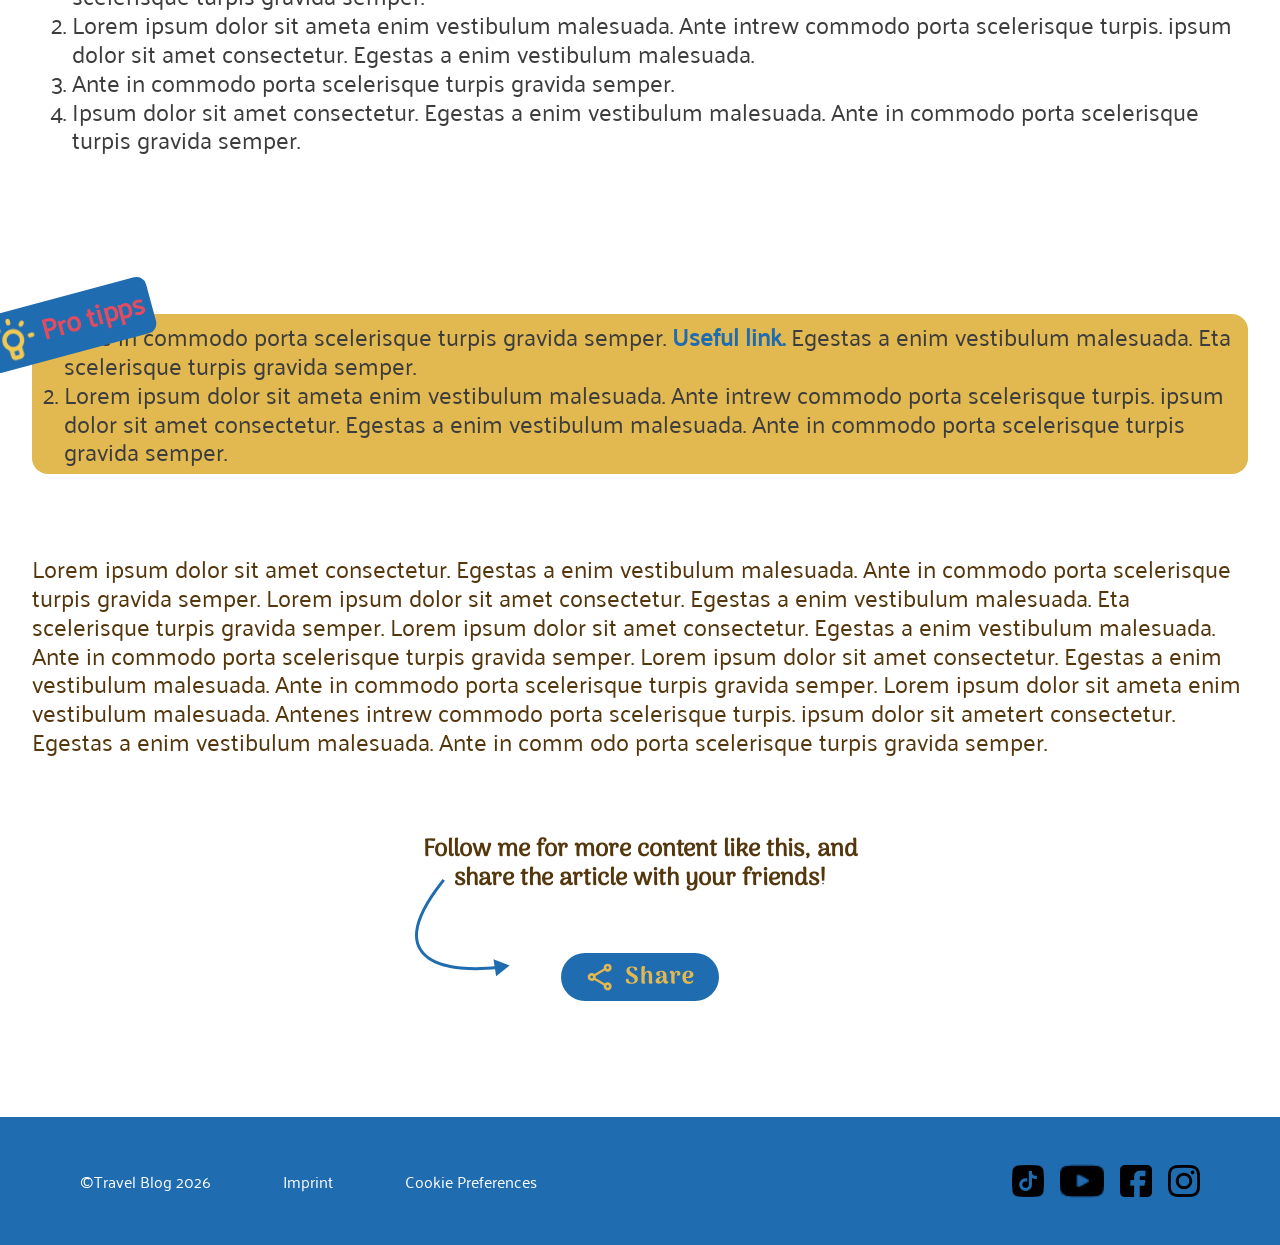
==== commit fb7baea5: "feat: complete slider responsiveness of carousel.html" ====
--- a/Carousel/carousel.html
+++ b/Carousel/carousel.html
@@ -86,6 +86,7 @@
                 <div class="carousel-element"><img src="../img/carousel-5.jpg" alt="Carousel-5"></div>
             </article>
 
+            
             <article class="slider">
                     <input type="radio" name="slider" value="carousel-1" checked>
                     <input type="radio" name="slider" value="carousel-2">
@@ -93,14 +94,15 @@
                     <input type="radio" name="slider" value="carousel-4">
                     <input type="radio" name="slider" value="carousel-5">
 
-                <div class="slider-wrapper">
-                    <div class="slider-element element-one"></div>
-                    <div class="slider-element element-two"></div>
-                    <div class="slider-element element-three"></div>
-                    <div class="slider-element element-four"></div>
-                    <div class="slider-element element-five"></div>
+                <div class="slider-window">    
+                    <div class="slider-wrapper">
+                        <div class="slider-element element-one"></div>
+                        <div class="slider-element element-two"></div>
+                        <div class="slider-element element-three"></div>
+                        <div class="slider-element element-four"></div>
+                        <div class="slider-element element-five"></div>
+                    </div>
                 </div>
-
             </article>
         </section>
 
@@ -166,10 +168,10 @@
         </nav>
 
         <div class="socials">
-            <img src="../img/tiktok2.png" alt="Tiktok-Logo">
-            <img class="yt-logo" src="../img/youtube.png" alt="YouTube-Logo">
-            <img src="../img/facebook.png" alt="Facebook-Logo">
-            <img src="../img/Instagram.png" alt="Instagram-Logo">
+            <img src="../img/tiktok2.png" alt="Tiktok-Logo" class="social-icon">
+            <img class="yt-logo social-icon" src="../img/youtube.png" alt="YouTube-Logo">
+            <img src="../img/facebook.png" alt="Facebook-Logo" class="social-icon">
+            <img src="../img/Instagram.png" alt="Instagram-Logo" class="social-icon">
         </div>
 
     </footer>
--- a/Carousel/carousel.css
+++ b/Carousel/carousel.css
@@ -342,37 +342,67 @@
     /** Slider **/
 
     .slider {
-        display: flex;
+        display: grid;
+        grid-template-columns: repeat(5, 12px);
+        justify-content: center;
+        justify-items: center;
+        row-gap: 20px;
+        column-gap: 20px;
+    }
+
+    .slider input {
+        grid-row: 2;
+        z-index: 2;
+    }
+
+    .slider input[type="radio"] {
+        appearance: none;
+        margin: 0;
+        width: 12px;
+        height: 12px;
+        border-radius: 32px;
+        background-color: var(--primary-color);
+        cursor: pointer;
+        transition: all 0.3s ease-in-out;
+    }
+
+    .slider input[type="radio"]:checked {
+        width: 32px;
+        background-color: var(--secondary-color);
+    }
+
+    .slider-window {
+        grid-row: 1;
+        grid-column: 1 / -1;
         position: relative;
-        
-        width: 200px;
-        height: 293px;
-
-        justify-content: center;
-        align-items: flex-end;
+        width: 320px;
+        height: 290px;
         overflow: hidden;
     }
 
-    .slider input {
-        z-index: 2;
-    }
-
     .slider-wrapper {
-        z-index: 1;
+        top: 0;
+        left: 0;
 
         display: flex;
         position: absolute;
-
-        width: 500%;
-        height: 100%;
+        gap: 20px;
+
+        width: fit-content;
+        height: 290px;
 
         transition: all 1s ease-in-out;
     }
 
     .slider-element {
-        width: calc(100% / 5);
-        height: 100%;
+        width: 200px;
+        height: 290px;
+        flex-shrink: 0;
         border-radius: 16px;
+
+        transform: perspective(500px) rotateY(-25deg);
+        transform-origin: right center;
+        transition: all 1s ease-in-out;
     }
 
     .element-one {
@@ -400,23 +430,39 @@
         background-size: cover;
     }
 
-    .slider input[value="carousel-1"]:checked~.slider-wrapper {
-        transform: translateX(calc(200% / 5));
-    }
-
-    .slider input[value="carousel-2"]:checked~.slider-wrapper {
-        transform: translateX(calc(100% / 5));
-    }
-
-    .slider input[value="carousel-3"]:checked~.slider-wrapper {
-        transform: translateX(calc(0% / 5));
-    }
-
-    .slider input[value="carousel-4"]:checked~.slider-wrapper {
-        transform: translateX(calc(-100% / 5));
-    }
-
-    .slider input[value="carousel-5"]:checked~.slider-wrapper {
-        transform: translateX(calc(-200% / 5));
+    .slider input[value="carousel-1"]:checked ~ .slider-window .slider-wrapper {
+    transform: translateX(0px);
+    }
+
+    .slider input[value="carousel-1"]:checked ~ .slider-window .slider-wrapper .element-one {
+        transform: perspective(500px) rotateY(0deg);
+    }
+
+    .slider input[value="carousel-2"]:checked ~ .slider-window .slider-wrapper {
+        transform: translateX(-220px);
+    }
+    .slider input[value="carousel-2"]:checked ~ .slider-window .slider-wrapper .element-two {
+        transform: perspective(500px) rotateY(0deg);
+    }
+
+    .slider input[value="carousel-3"]:checked ~ .slider-window .slider-wrapper {
+        transform: translateX(-440px);
+    }
+    .slider input[value="carousel-3"]:checked ~ .slider-window .slider-wrapper .element-three {
+        transform: perspective(500px) rotateY(0deg);
+    }
+
+    .slider input[value="carousel-4"]:checked ~ .slider-window .slider-wrapper {
+        transform: translateX(-660px);
+    }
+    .slider input[value="carousel-4"]:checked ~ .slider-window .slider-wrapper .element-four {
+        transform: perspective(500px) rotateY(0deg);
+    }
+
+    .slider input[value="carousel-5"]:checked ~ .slider-window .slider-wrapper {
+        transform: translateX(-880px);
+    }
+    .slider input[value="carousel-5"]:checked ~ .slider-window .slider-wrapper .element-five {
+        transform: perspective(500px) rotateY(0deg);
     }
 }
--- a/style.css
+++ b/style.css
@@ -43,14 +43,12 @@
     font-size: 24px;
 
     padding: 0px 80px;
+    
 }
 
 .header-content {
-
     height: 128px;
-
     margin: 0 auto;
-
     display: flex;
     align-items: center;
 }
@@ -72,6 +70,7 @@
     list-style-type: none;
     gap: 72px;
     justify-content: center;
+    padding: 0;
 }
 
 nav ul a {
@@ -89,11 +88,6 @@
 
 main p {
     color: #54370D;
-}
-
-section {
-    max-width: 1440px;
-    margin: 0 auto;
 }
 
 footer {
@@ -282,7 +276,9 @@
 }
 
 .slider-landing_page input[type="radio"] {
-    display: none;
+    display: block;
+    position: relative;
+    z-index: 3;
 }
 
 .slider-landing_page_wrapper {
@@ -609,6 +605,30 @@
 
 
 @media (max-width: 1024px) {
+    h1 {
+        font-size: 52px;
+        line-height: 1.1;
+    }
+
+    h2 {
+        font-size: 40px;
+        line-height: 1.1;
+    }
+
+    h3 {
+        font-size: 30px;
+        line-height: 1.2;
+    }
+
+
+    p {
+        font-size: 20px;
+        /* Leicht kleinere Schriftgröße für Tablets */
+        line-height: 1.4;
+        /* Etwas mehr Zeilenhöhe für bessere Lesbarkeit */
+        justify-content: center;
+        /* Zentriert den Text auf Tablets */
+    }
 
     main {
         padding: 40px 20px;
@@ -645,15 +665,6 @@
         transform: translateX(-25%);
     }
 
-    .p {
-        font-size: 20px;
-        /* Leicht kleinere Schriftgröße für Tablets */
-        line-height: 1.4;
-        /* Etwas mehr Zeilenhöhe für bessere Lesbarkeit */
-        justify-content: center;
-        /* Zentriert den Text auf Tablets */
-    }
-
     .slider-section-text {
         font-size: 20px;
         /* Leicht kleinere Schriftgröße für Tablets */
@@ -678,19 +689,26 @@
 @media (max-width: 768px) {
 
     h1 {
-        font-size: 48px;
+        font-size: 42px;
+        line-height: 1.1;
     }
 
     h2 {
-        font-size: 40px;
+        font-size: 34px;
+        line-height: 1.2;
     }
 
     h3 {
         font-size: 24px;
+        line-height: 1.2;
     }
 
     p {
         font-size: 18px;
+    }
+
+    .header-content span {
+        font-size: 20px;
     }
 
     main {
@@ -750,6 +768,12 @@
         transform: translateX(-50%);
     }
 
+    .header-content {
+    
+    justify-content: center;
+     
+}
+
     footer {
         flex-direction: column;
         /* Elemente untereinander statt nebeneinander */
@@ -844,7 +868,6 @@
         height: auto;
         align-items: center;
         justify-content: center;
-
     }
 
     .header-content>a {
@@ -966,16 +989,31 @@
     footer {
         display: flex;
         flex-direction: row;
-    }
-
-    footer ul {
-        position: relative;
+        justify-content: space-between;
+        align-items: flex-end;
+        justify-content: center;
+        
+    }
+
+    footer nav ul {
         display: flex;
         flex-direction: column-reverse;
         
         padding-left: 0px;
-        gap: 8px;
+        gap: 0px;
         align-items: flex-start;
+        justify-content: flex-start;
+    }
+
+    .socials {
+        display: flex;
+        align-items: center;
+    }
+
+    .social-icon {
+        object-fit: contain;
+        width: 20px;
+        height: auto;
     }
 
 }
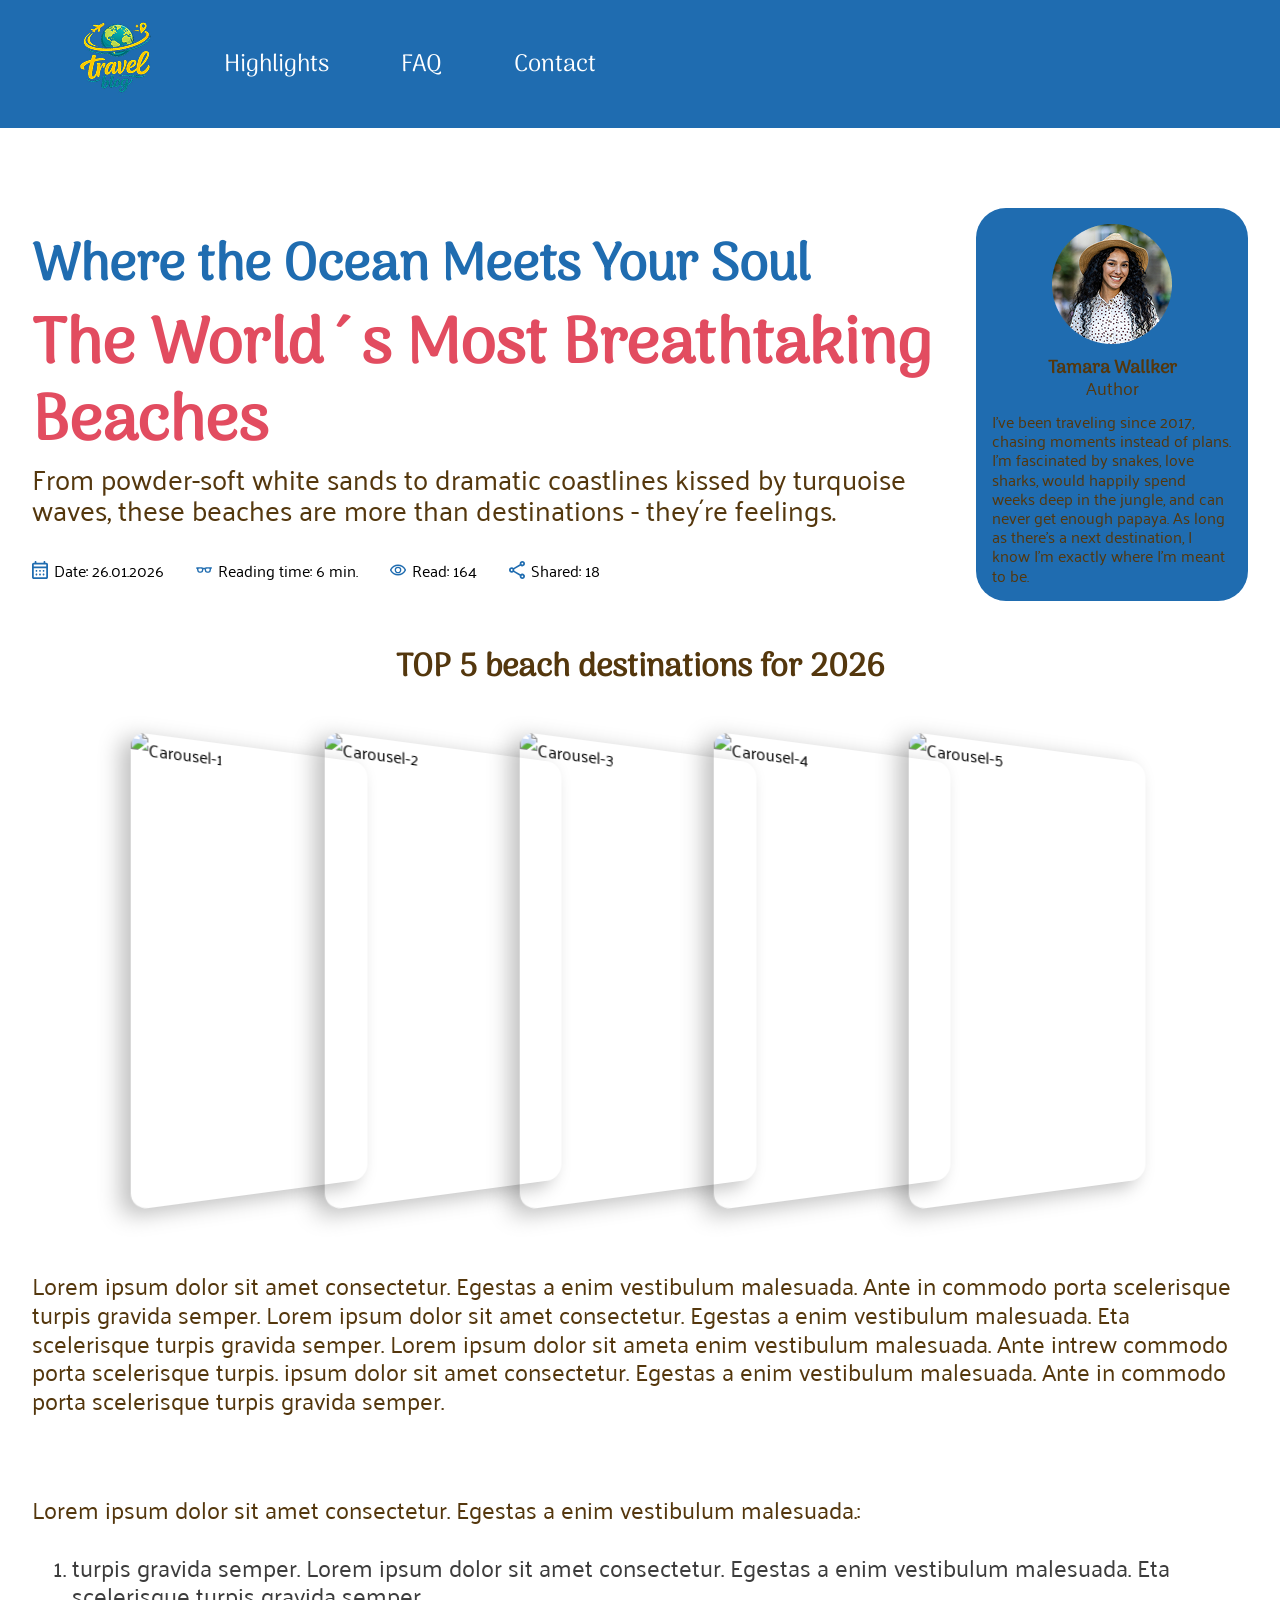
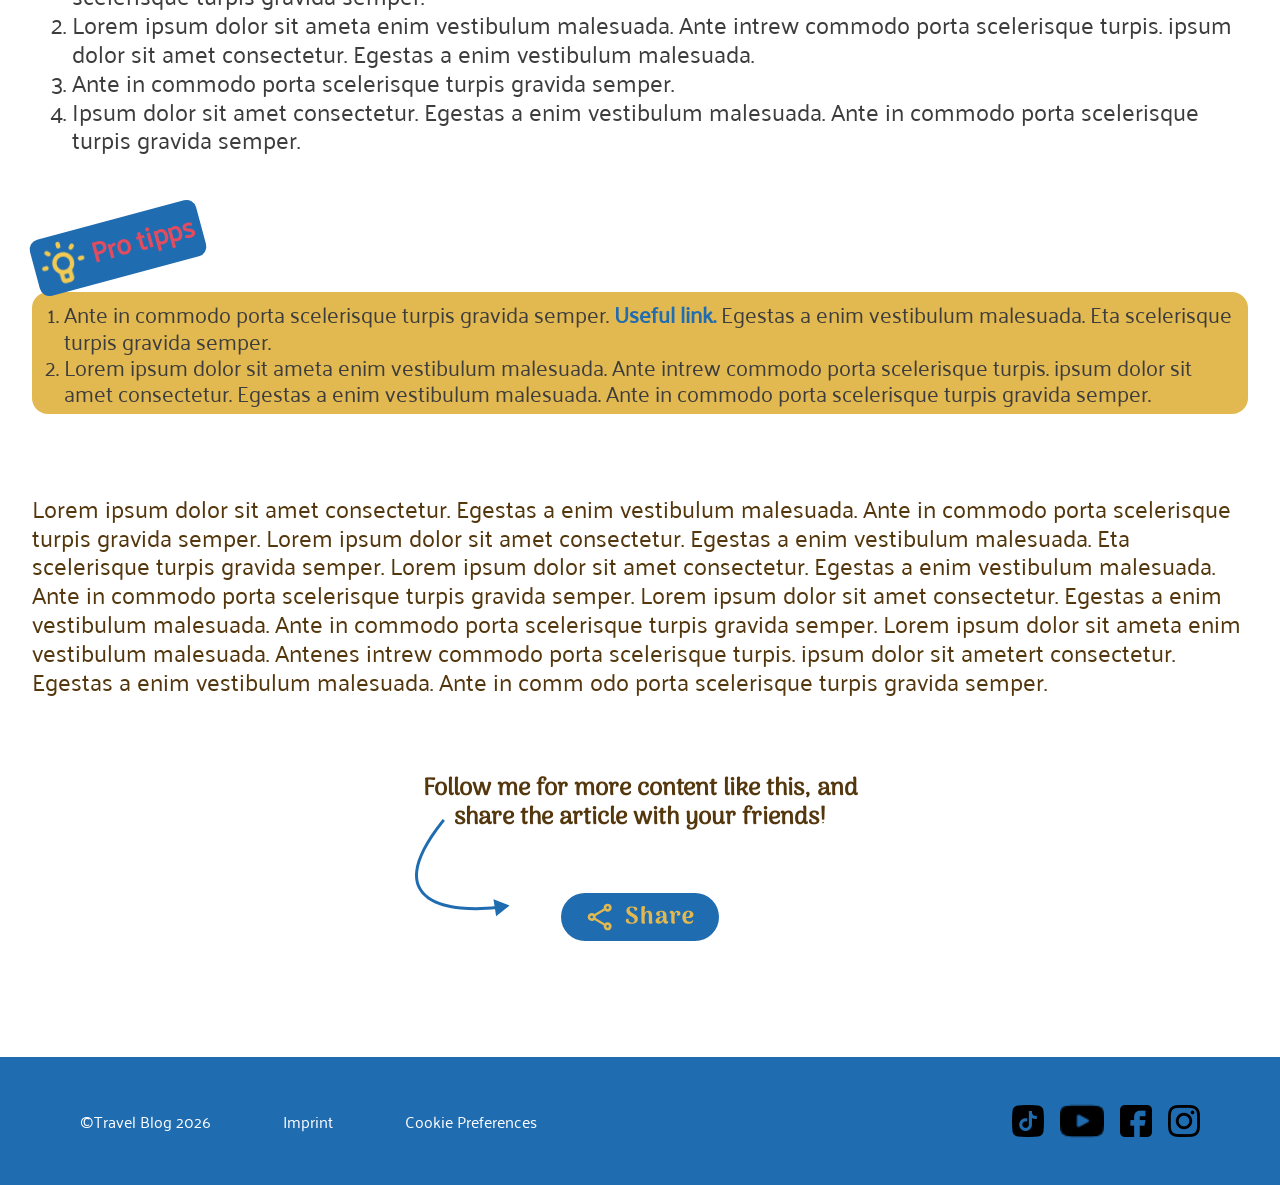
==== commit a26e7fd6: "style: adjust font sizes and layout in carousel and graph sections" ====
--- a/Carousel/carousel.html
+++ b/Carousel/carousel.html
@@ -131,10 +131,14 @@
 
             <div class="pro-tipps-section-box">
                 <p>
-                    <ol>
-                        <li>Ante in commodo porta scelerisque turpis gravida semper.  <a class="pro-tipps-section-link">Useful link.</a> Egestas a enim vestibulum malesuada. Eta scelerisque turpis gravida semper.  </li>
-                        <li>Lorem ipsum dolor sit ameta enim vestibulum malesuada. Ante intrew commodo porta scelerisque turpis. ipsum dolor sit amet consectetur. Egestas a enim vestibulum malesuada. Ante in commodo porta scelerisque turpis gravida semper. </li>
-                    </ol>
+                <ol>
+                    <li>Ante in commodo porta scelerisque turpis gravida semper. <a
+                            class="pro-tipps-section-link">Useful link.</a> Egestas a enim vestibulum malesuada. Eta
+                        scelerisque turpis gravida semper. </li>
+                    <li>Lorem ipsum dolor sit ameta enim vestibulum malesuada. Ante intrew commodo porta scelerisque
+                        turpis. ipsum dolor sit amet consectetur. Egestas a enim vestibulum malesuada. Ante in
+                        commodo porta scelerisque turpis gravida semper. </li>
+                </ol>
                 </p>
             </div>
         </section>
--- a/Carousel/carousel.css
+++ b/Carousel/carousel.css
@@ -204,14 +204,13 @@
     position: relative;
     flex-direction: column;
     justify-self: center;
-
     margin-top: 80px;
-    font-size: 24px;
+    font-size: 22px;
     font-weight: 400;
     line-height: 120%;
-    padding-top: 80px;
     color: #3D3D3D;
 }
+
 
 .pro-tipps-section-box ol {
     background-color: var(--secondary-color);
@@ -233,22 +232,19 @@
 
 .pro-tipp-frame {
     display: flex;
-    position: absolute;
     width: fit-content;
     transform: rotate(-15deg);
-    bottom: 120px;
-    left: -50px;
     gap: 8px;
-
     padding: 8px;
     border-radius: 10px;
-
     background-color: var(--primary-color);
     color: var(--alternative-color);
     font-size: 28px;
     font-weight: bold;
     line-height: 120%;
     text-align: center;
+    position: relative;
+    bottom: 15px;
 }
 
 /**share-section**/
@@ -305,6 +301,11 @@
 
     main {
     padding: 24px 15px;
+    }
+
+    li {
+        font-size: 16px;
+        color: #54370D;
     }
 
     /**Intro-Top**/
@@ -378,6 +379,7 @@
         width: 320px;
         height: 290px;
         overflow: hidden;
+        left: 60px;
     }
 
     .slider-wrapper {
@@ -465,4 +467,32 @@
     .slider input[value="carousel-5"]:checked ~ .slider-window .slider-wrapper .element-five {
         transform: perspective(500px) rotateY(0deg);
     }
+
+
+    /** Pro Tipp **/
+
+    .pro-tipp-frame {
+
+        font-size: 20px;
+        bottom: 0px;
+
+    }
+
+    .pro-tipps-section-lightbulb {
+
+        height: 24px;
+
+    }
+}
+
+@media (max-width: 480px) {
+    main {
+        padding: 32px 12px;
+    }
+
+    .share-arrow {
+        left: 10px;
+        width: 70px;
+        height: auto;
+    }
 }
--- a/style.css
+++ b/style.css
@@ -776,15 +776,13 @@
 
     footer {
         flex-direction: column;
-        /* Elemente untereinander statt nebeneinander */
+       
         height: auto;
-        /* Hebt die starre Höhe von 128px auf */
+
         padding: 40px 20px;
-        /* Schafft Platz nach oben und unten */
+       
         gap: 24px;
-        /* Abstand zwischen Text-Links und Icons */
-        text-align: center;
-    }
+            }
 
 
 
@@ -998,7 +996,6 @@
     footer nav ul {
         display: flex;
         flex-direction: column-reverse;
-        
         padding-left: 0px;
         gap: 0px;
         align-items: flex-start;
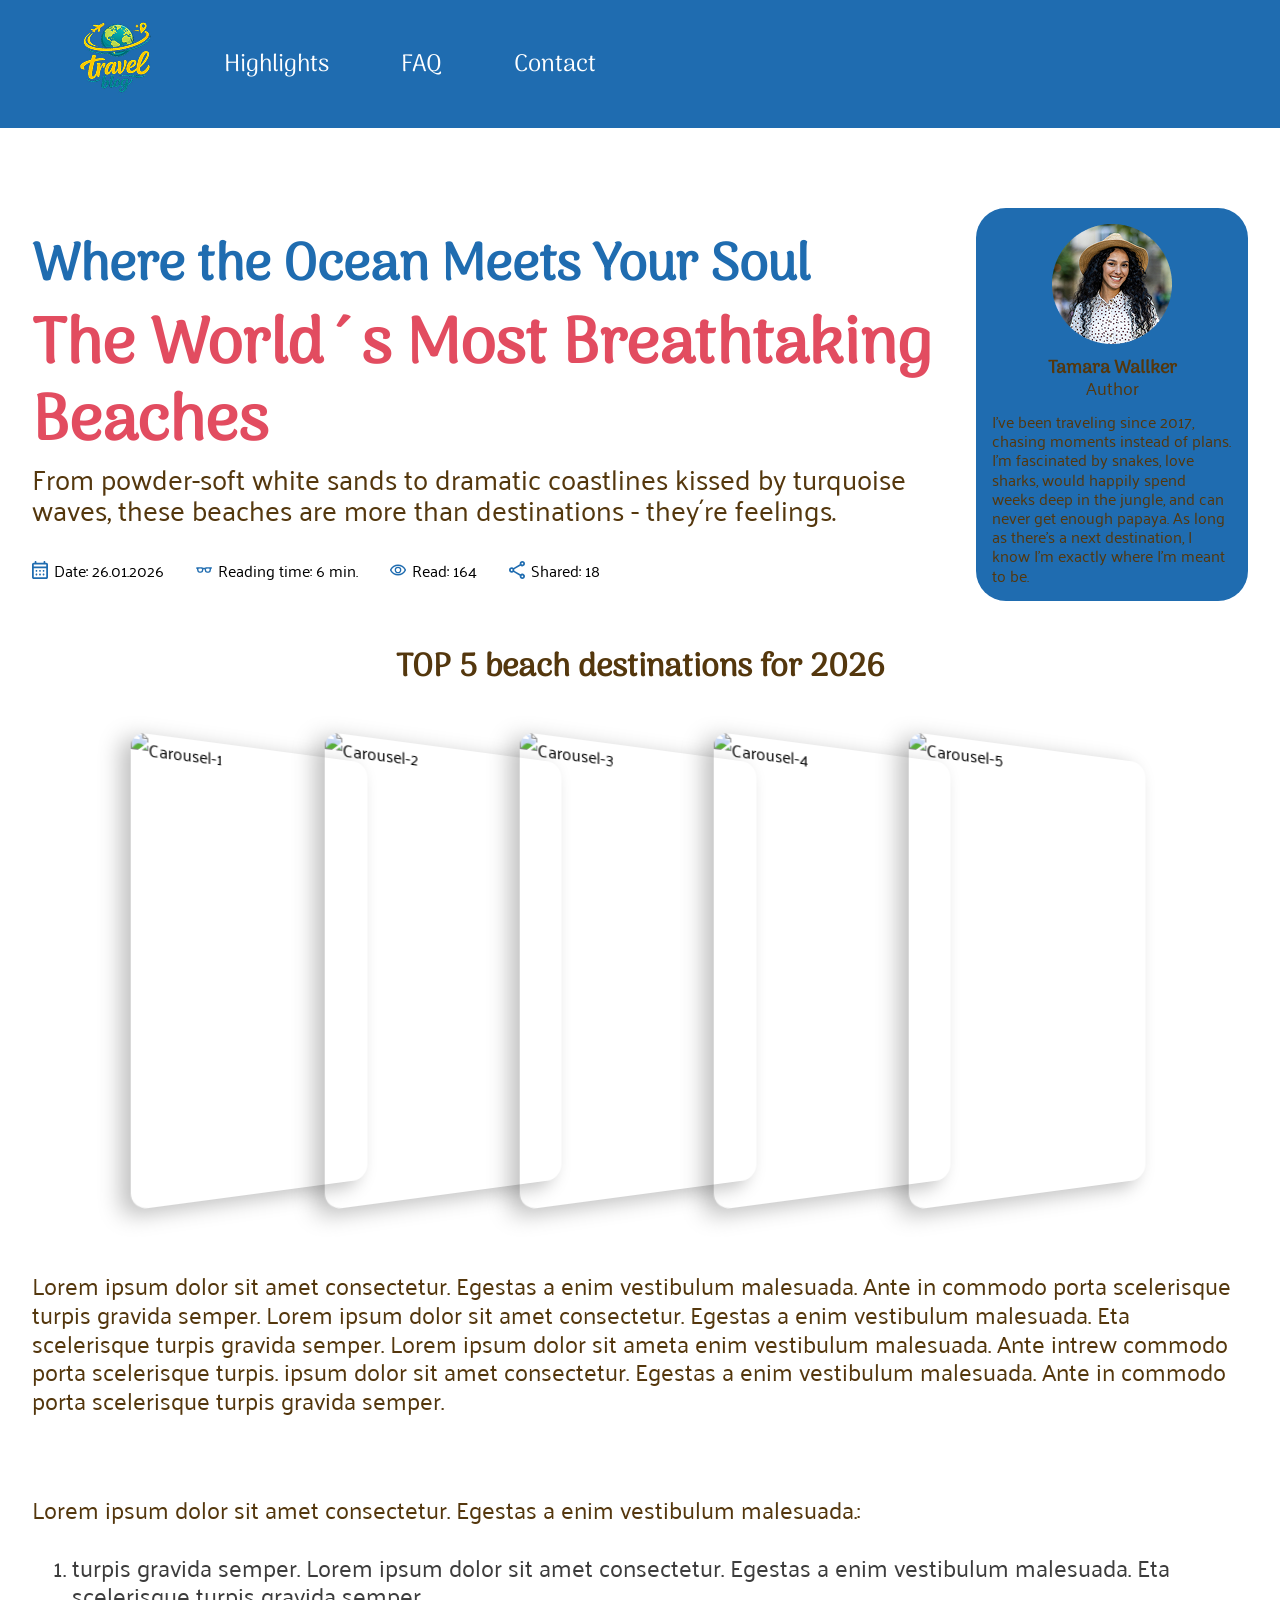
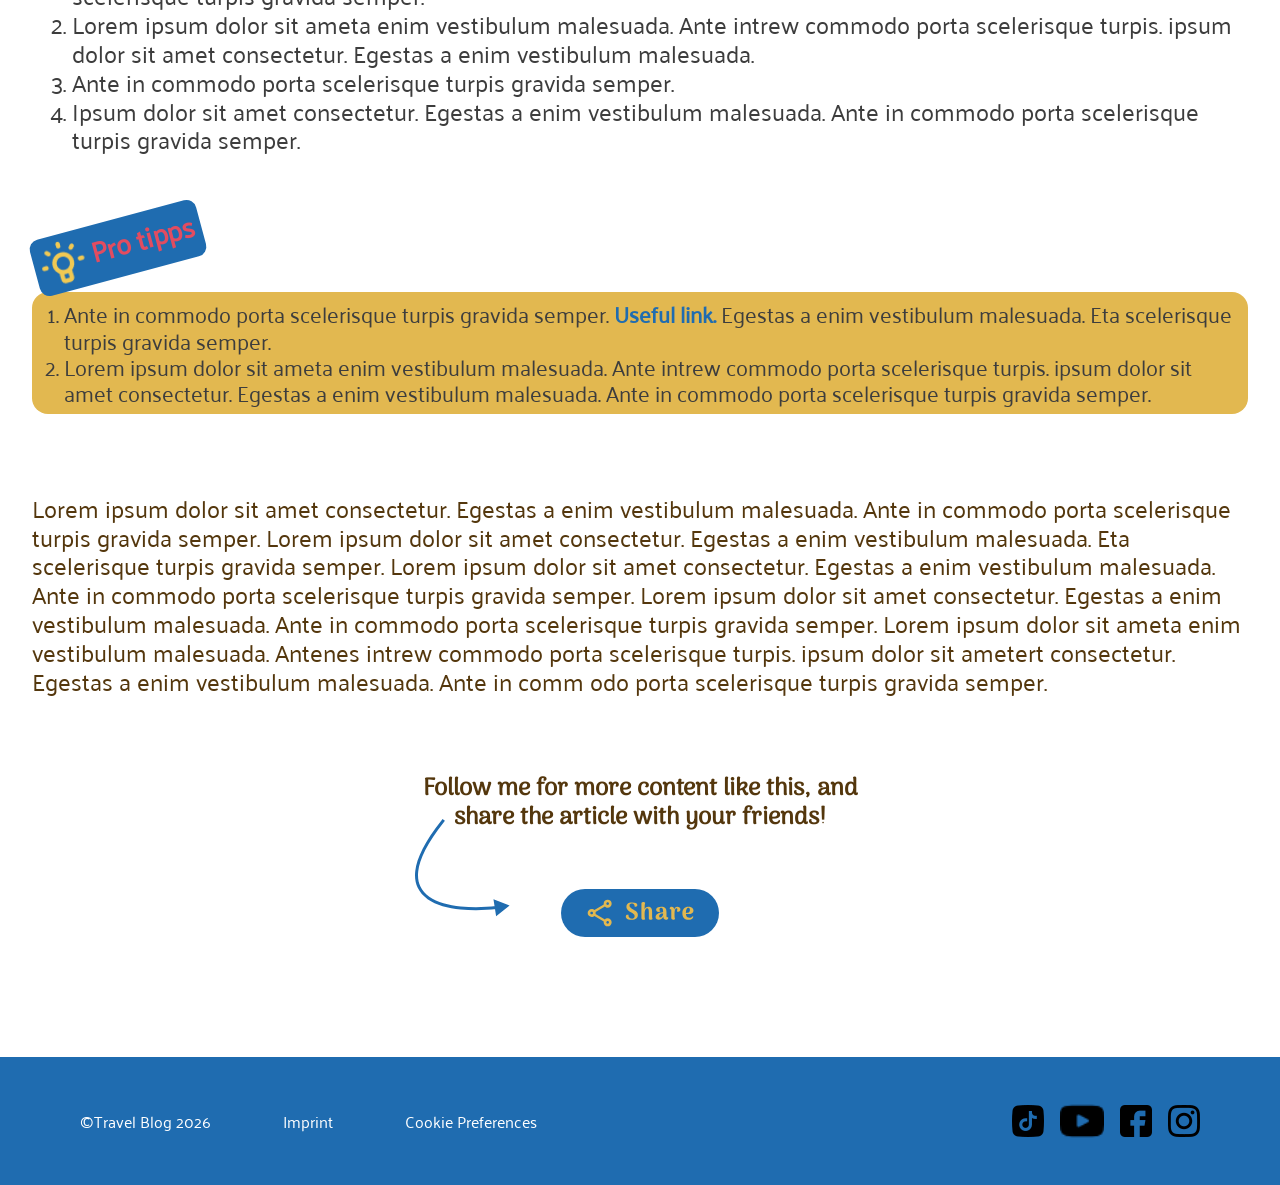
==== commit fc69c312: "style: update button elements to use semantic HTML and improve styling" ====
--- a/Carousel/carousel.html
+++ b/Carousel/carousel.html
@@ -154,7 +154,7 @@
             <p>Follow me for more content like this, and share the article with your friends!</p>
             <div class="share-button-area">
                 <img class="share-arrow" src="../img/arrow.svg" alt="arrow">
-            <img class="share-button" src="../img/Share button.svg" alt="share_button">
+            <button><img class="share-button" src="../img/Share button.svg" alt="share_button"></button>
             </div>
             
         </section>
--- a/Carousel/carousel.css
+++ b/Carousel/carousel.css
@@ -291,6 +291,11 @@
     display: none;
 }
 
+button {
+    all: unset;
+    cursor: pointer; 
+}
+
 
 /** Responsiveness **/
 
@@ -359,8 +364,8 @@
     .slider input[type="radio"] {
         appearance: none;
         margin: 0;
-        width: 12px;
-        height: 12px;
+        width: 10px;
+        height: 6px;
         border-radius: 32px;
         background-color: var(--primary-color);
         cursor: pointer;
@@ -368,7 +373,7 @@
     }
 
     .slider input[type="radio"]:checked {
-        width: 32px;
+        width: 16px;
         background-color: var(--secondary-color);
     }
 
@@ -441,28 +446,28 @@
     }
 
     .slider input[value="carousel-2"]:checked ~ .slider-window .slider-wrapper {
-        transform: translateX(-220px);
+        transform: translateX(-110px);
     }
     .slider input[value="carousel-2"]:checked ~ .slider-window .slider-wrapper .element-two {
         transform: perspective(500px) rotateY(0deg);
     }
 
     .slider input[value="carousel-3"]:checked ~ .slider-window .slider-wrapper {
-        transform: translateX(-440px);
+        transform: translateX(-220px);
     }
     .slider input[value="carousel-3"]:checked ~ .slider-window .slider-wrapper .element-three {
         transform: perspective(500px) rotateY(0deg);
     }
 
     .slider input[value="carousel-4"]:checked ~ .slider-window .slider-wrapper {
-        transform: translateX(-660px);
+        transform: translateX(-330px);
     }
     .slider input[value="carousel-4"]:checked ~ .slider-window .slider-wrapper .element-four {
         transform: perspective(500px) rotateY(0deg);
     }
 
     .slider input[value="carousel-5"]:checked ~ .slider-window .slider-wrapper {
-        transform: translateX(-880px);
+        transform: translateX(-440px);
     }
     .slider input[value="carousel-5"]:checked ~ .slider-window .slider-wrapper .element-five {
         transform: perspective(500px) rotateY(0deg);
@@ -491,8 +496,31 @@
     }
 
     .share-arrow {
-        left: 10px;
+        left: -15px;
         width: 70px;
         height: auto;
     }
+
+    .share-button-area {
+        max-width: 100%;
+    }
+
+    .slider-element {
+        width: 100px;
+        height: 145px;
+    }
+
+    .slider-wrapper {
+        gap: 10px;
+
+        width: fit-content;
+        height: 145px;
+    }
+
+    .slider-window {
+        width: 160px;
+        height: 145px;
+        overflow: hidden;
+        left: 30px;
+    }
 }
--- a/style.css
+++ b/style.css
@@ -43,7 +43,7 @@
     font-size: 24px;
 
     padding: 0px 80px;
-    
+
 }
 
 .header-content {
@@ -134,10 +134,10 @@
 
 /** Text **/
 
- a:hover{
+a:hover {
     text-decoration: underline;
 
- }
+}
 
 
 /** Images **/
@@ -205,7 +205,7 @@
     transform: translateX(-35%);
 
 
-    width: 140px;
+    width: 160px;
     height: auto;
 
     z-index: 3;
@@ -239,7 +239,7 @@
     gap: 8px;
 }
 
-.slider-section-text-headline{
+.slider-section-text-headline {
     color: var(--primary-color);
 }
 
@@ -271,7 +271,7 @@
     overflow: hidden;
 
     border-top-right-radius: 100px;
-   
+
     cursor: pointer;
 }
 
@@ -358,7 +358,7 @@
     text-align: left;
 }
 
-.slider-landing_page_element_text h2{
+.slider-landing_page_element_text h2 {
     font-family: var(--texts);
     font-weight: bold;
     color: white;
@@ -412,7 +412,7 @@
     width: 100%;
 
     gap: 32px;
-    
+
     align-items: center;
 
     font-family: var(--texts);
@@ -463,7 +463,7 @@
 .questions-text {
     padding: 16px 24px;
     background-color: var(--secondary-color);
-    
+
     background: none;
 }
 
@@ -519,7 +519,7 @@
 
 .privacy-policy-check {
     display: flex;
-    
+
     align-items: center;
     justify-content: center;
     width: 100%;
@@ -724,11 +724,12 @@
     .hero {
         display: block;
         /* Stellt sicher, dass die Sektion auf Handys korrekt angezeigt wird */
+        position: relative;
         background-size: cover;
         /* Füllt jetzt den gesamten rechten Bereich aus (kein weißer Rand mehr!) */
-        background-position: center right;
+        background-position: center 70%;
         /* Richtet das Foto optimal aus */
-        min-height: 250px;
+        height: 335px;
         /* Gibt der Sektion eine stabile Höhe auf Handys */
     }
 
@@ -764,25 +765,26 @@
     }
 
     .hero-section-circle {
-        width: 75px;
-        transform: translateX(-50%);
+        width: 150px;
+        transform: translateX(-20%);
+        transform: translateY(-30%);
     }
 
     .header-content {
-    
-    justify-content: center;
-     
-}
+
+        justify-content: center;
+
+    }
 
     footer {
         flex-direction: column;
-       
+
         height: auto;
 
         padding: 40px 20px;
-       
+
         gap: 24px;
-            }
+    }
 
 
 
@@ -840,7 +842,7 @@
 
 @media (max-width: 480px) {
 
-    
+
     h1 {
         font-size: 36px;
     }
@@ -856,7 +858,7 @@
     p {
         font-size: 16px;
     }
-    
+
     .header {
         height: 70px;
     }
@@ -912,6 +914,7 @@
 
     .header nav {
         width: 100%;
+        padding: 24px 0;
     }
 
     .header nav ul {
@@ -929,22 +932,38 @@
         position: relative;
         display: block;
 
+        height: 550px;
+
         background-size: cover;
-        background-position: center;
+        background-position: 63% center;
         background-repeat: no-repeat;
     }
 
     .hero-section-text {
         display: none;
     }
-    
+
     .hero-section-circle {
-        transform: translateX(-15%);
+        transform: translateX(5%);
+        transform: translateY(-45%);
+        width: 150px;
+    }
+
+    .hero-section-yellow {
+        position: relative;
+        width: 55%;
+        height: 330px;
+        overflow: hidden;
     }
 
     .hero-Vector {
+        position: absolute;
+        top: 0;
+        right: 0;
+
         width: auto;
-        height: 150px;
+        height: 85%;
+        max-width: none;
     }
 
     body {
@@ -975,7 +994,7 @@
         width: 40px;
     }
 
-    .contact>p{
+    .contact>p {
         display: none;
     }
 
@@ -990,7 +1009,7 @@
         justify-content: space-between;
         align-items: flex-end;
         justify-content: center;
-        
+
     }
 
     footer nav ul {
